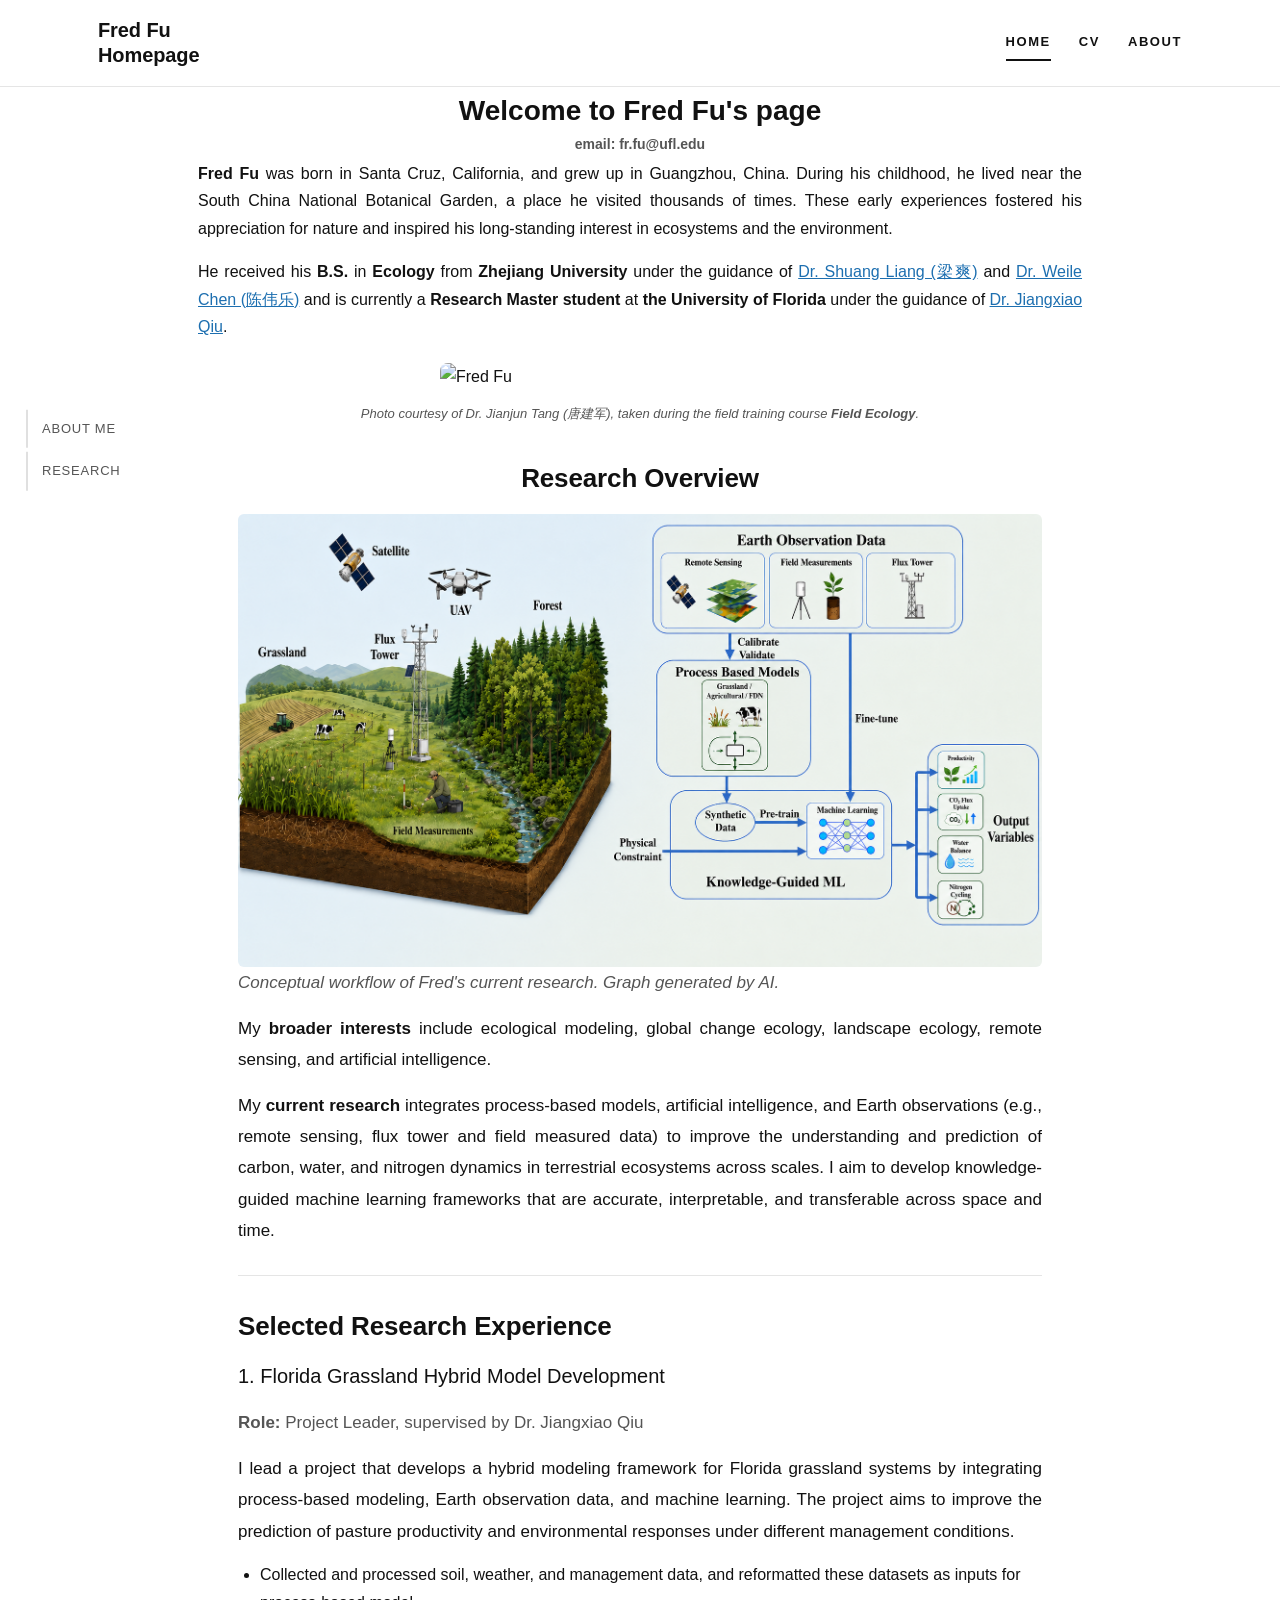
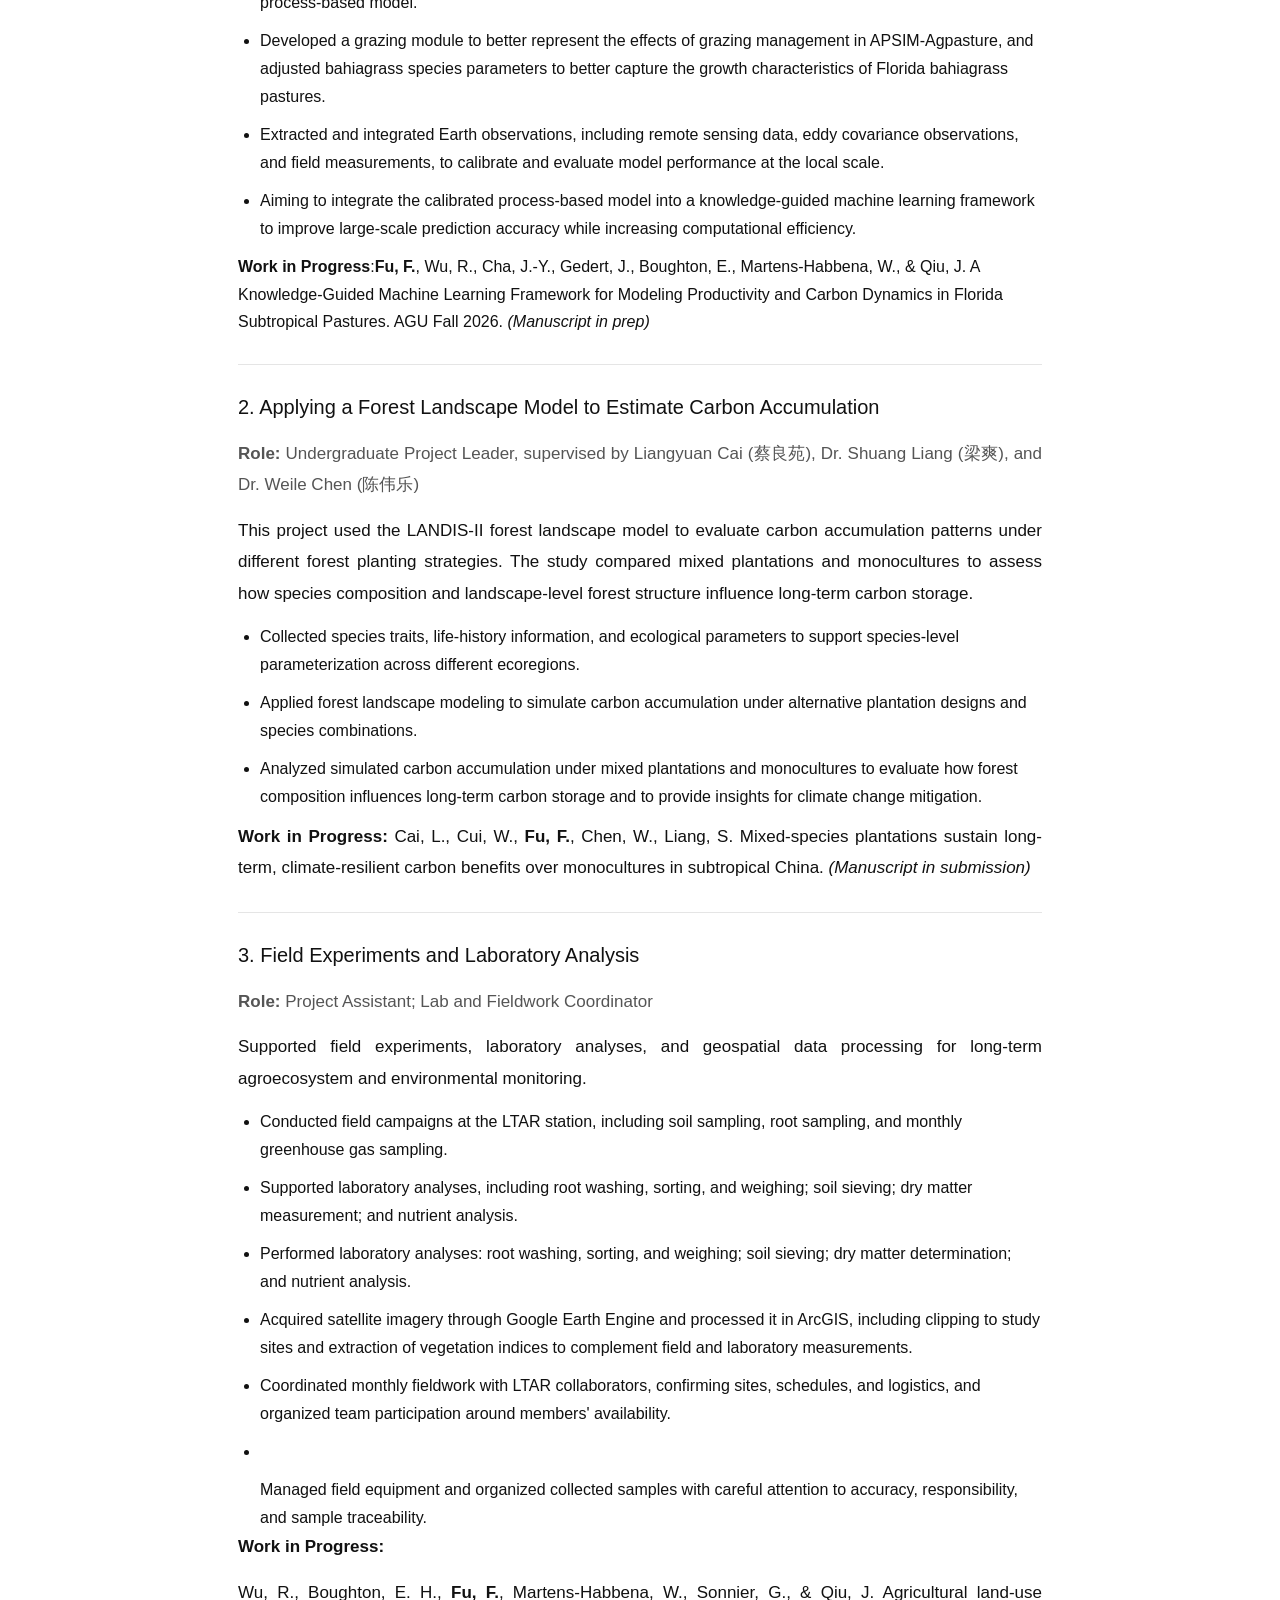
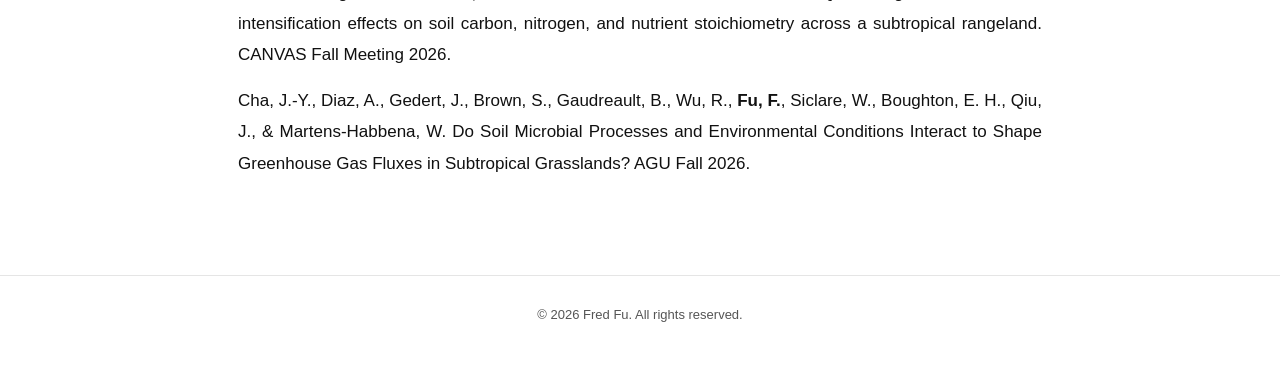
==== index.html @ 6fced784 "Add side navigation links to index.html" ====
<!doctype html>
<html lang="en">
<head>
<meta charset="utf-8" />
<meta name="viewport" content="width=device-width,initial-scale=1" />
<title>Fred Fu — Homepage</title>
<meta name="description" content="Personal research homepage of Fred Fu." />
<link rel="icon" href="data:image/svg+xml,%3Csvg xmlns='http://www.w3.org/2000/svg' viewBox='0 0 64 64'%3E%3Ctext y='52' font-size='52'%3E%F0%9F%8C%BF%3C/text%3E%3C/svg%3E" />
<link rel="stylesheet" href="styles.css" />

<style>
  /* Page-specific adjustments for the combined homepage */
  .home-intro {
    padding-top: 0;
  }

  .home-intro .wrap-narrow {
    padding-top: 0;
  }

  .welcome-heading {
    text-align: center;
    margin-top: 0;
  }

  .research-home-heading {
    text-align: center;
    font-size: 30px;
    font-weight: 700;
    margin: 34px 0 22px;
    color: var(--text);
  }

  .research-anchor-section {
    padding-top: 18px;
  }

  .workflow-hero {
    max-width: 820px;
    margin: 0 auto;
    padding: 0;
  }

  .workflow-banner {
    width: 100%;
    background: #ffffff;
    border-radius: 6px;
    overflow: hidden;
  }

  .workflow-banner img {
    width: 100%;
    height: auto;
    display: block;
  }

  .workflow-caption,
  .homepage-caption {
    margin: 8px 0 0;
    text-align: center;
    font-size: 13px;
    line-height: 1.5;
    color: var(--muted);
    font-style: italic;
  }

  .research-wrap {
    max-width: 900px;
    margin: 0 auto;
    padding: 0 var(--pad);
  }

  .research-wrap h2 {
    font-size: 26px;
  }

  .research-wrap p {
    font-size: 17px;
    line-height: 1.85;
  }

  .research-topic ul {
    margin: 8px 0 0 22px;
    padding: 0;
  }

  .research-topic li {
    margin-bottom: 10px;
    line-height: 1.75;
  }

  .project-role {
    color: var(--muted);
    font-size: 14.5px;
    margin-top: -8px;
    margin-bottom: 18px;
    text-align: left;
  }
</style>
</head>

<body id="top">

<header class="site-header">
  <div class="header-inner">
    <h1 class="site-title"><a href="index.html">Fred Fu<br>Homepage</a></h1>

    <nav class="main-nav" aria-label="Main">
      <a class="active" href="index.html">Home</a>
      <a href="cv.html">CV</a>
      <a href="about.html">About</a>
    </nav>
  </div>
</header>
<nav class="side-nav" aria-label="Sections">
  <a href="#top">About Me</a>
  <a href="#research">Research</a>
</nav>
<main>

  <section class="home-intro">
    <div class="wrap-narrow">
      <h2 class="welcome-heading">Welcome to Fred Fu's page</h2>

      <p class="home-email">
        email: fr.fu@ufl.edu
      </p>
      <p>
        <strong>Fred Fu</strong> was born in Santa Cruz, California, and grew up in Guangzhou, China.
        During his childhood, he lived near the South China National Botanical Garden, a place he visited thousands of times.
        These early experiences fostered his appreciation for nature and inspired his long-standing interest in ecosystems and the environment.
      </p>

    <p>
  He received his <strong>B.S.</strong> in <strong>Ecology</strong> from <strong>Zhejiang University</strong>
  under the guidance of 
  <a href="https://person.zju.edu.cn/en/sliang#0" target="_blank" rel="noopener">Dr. Shuang Liang (梁爽)</a>
  and 
  <a href="https://person.zju.edu.cn/en/chenweile#0" target="_blank" rel="noopener">Dr. Weile Chen (陈伟乐)</a>
  and is currently a <strong>Research Master student</strong> at <strong>the University of Florida</strong>
  under the guidance of 
  <a href="https://jiangxiaoqiu.weebly.com/" target="_blank" rel="noopener">Dr. Jiangxiao Qiu</a>.
</p>

      <div class="homepage-photo">
        <img src="HomeFred.jpg" alt="Fred Fu">
      </div>

      <p class="homepage-caption">
        Photo courtesy of Dr. Jianjun Tang (唐建军), taken during the field training course <strong>Field Ecology</strong>.
      </p>
    </div>
  </section>
<section id="research" class="research-page research-combined">
  <div class="research-wrap">

    <h2 class="research-overview-heading">Research Overview</h2>

    <div class="workflow-hero">
      <div class="workflow-banner">
        <img src="Aug_Workflow.png" alt="Integrated workflow for grassland and forest ecosystem prediction">
      </div>

      <p class="workflow-caption">
        Conceptual workflow of Fred's current research. Graph generated by AI.
      </p>
    <p>
      My <strong>broader interests</strong> include ecological modeling, global change ecology, landscape ecology,
      remote sensing, and artificial intelligence.
    </p>

    <p>
      My <strong>current research</strong> integrates process-based models, artificial intelligence, and Earth observations (e.g., remote sensing, flux tower and field measured data) to improve the understanding and prediction of carbon, water, and nitrogen dynamics in terrestrial ecosystems across scales.
      I aim to develop knowledge-guided machine learning frameworks that are accurate, interpretable, and transferable across space and time.
</p>
    </div>

    <hr>

      <h2>Selected Research Experience</h2>

      <article class="research-topic">
        <h3>1. Florida Grassland Hybrid Model Development</h3>
        <p class="project-role"><strong>Role:</strong> Project Leader, supervised by Dr. Jiangxiao Qiu</p>

        <p>
          I lead a project that develops a hybrid modeling framework for Florida grassland systems by integrating
          process-based modeling, Earth observation data, and machine learning. The project aims to improve the
          prediction of pasture productivity and environmental responses under different management conditions.
        </p>

        <ul>
          <li>
            Collected and processed soil, weather, and management data, and reformatted these datasets as inputs
            for process-based model.
          </li>
          <li>
            Developed a grazing module to better represent the effects of grazing management in APSIM-Agpasture, and adjusted
            bahiagrass species parameters to better capture the growth characteristics of Florida bahiagrass pastures.
          </li>
          <li>
            Extracted and integrated Earth observations, including remote sensing data, eddy covariance observations,
            and field measurements, to calibrate and evaluate model performance at the local scale.
          </li>
          <li>
            Aiming to integrate the calibrated process-based model into a knowledge-guided machine learning framework
            to improve large-scale prediction accuracy while increasing computational efficiency.
          </li>
        </ul>
         <strong>Work in Progress</strong>:<strong>Fu, F.</strong>, Wu, R., Cha, J.-Y., Gedert, J., Boughton, E., Martens-Habbena, W., & Qiu, J. 
        A Knowledge-Guided Machine Learning Framework for Modeling Productivity and Carbon Dynamics in Florida Subtropical Pastures. AGU Fall 2026. <em>(Manuscript in prep)</em>
      </article>

      <hr>

      <article class="research-topic">
        <h3>2. Applying a Forest Landscape Model to Estimate Carbon Accumulation</h3>
        <p class="project-role">
          <strong>Role:</strong> Undergraduate Project Leader, supervised by Liangyuan Cai (蔡良苑), Dr. Shuang Liang (梁爽), and Dr. Weile Chen (陈伟乐)
        </p>

        <p>
          This project used the LANDIS-II forest landscape model to evaluate carbon accumulation patterns under
          different forest planting strategies. The study compared mixed plantations and monocultures to assess how
          species composition and landscape-level forest structure influence long-term carbon storage.
        </p>

        <ul>
          <li>
            Collected species traits, life-history information, and ecological parameters to support species-level
            parameterization across different ecoregions.
          </li>
          <li>
            Applied forest landscape modeling to simulate carbon accumulation under alternative plantation designs
            and species combinations.
          </li>
          <li>
            Analyzed simulated carbon accumulation under mixed plantations and monocultures to evaluate how forest
            composition influences long-term carbon storage and to provide insights for climate change mitigation.
          </li>
        </ul>

        <p>
          <strong>Work in Progress:</strong>
          Cai, L., Cui, W., <strong>Fu, F.</strong>, Chen, W., Liang, S. Mixed-species plantations sustain long-term,
          climate-resilient carbon benefits over monocultures in subtropical China. <em>(Manuscript in submission)</em>
        </p>
      </article>

      <hr>

      <article class="research-topic">
        <h3>3. Field Experiments and Laboratory Analysis</h3>
        <p class="project-role"><strong>Role:</strong> Project Assistant; Lab and Fieldwork Coordinator</p>

        <p>
          Supported field experiments, laboratory analyses, and geospatial data processing for long-term agroecosystem and environmental monitoring.
        </p>

        <ul>
          <li>
            Conducted field campaigns at the LTAR station, including soil sampling, root sampling, and monthly greenhouse gas sampling.
          </li>
          <li>
            Supported laboratory analyses, including root washing, sorting, and weighing; soil sieving; dry matter
            measurement; and nutrient analysis.
          </li>
          <li>
           Performed laboratory analyses: root washing, sorting, and weighing; soil sieving; dry matter determination; and nutrient analysis.
          </li>
          <li>
           Acquired satellite imagery through Google Earth Engine and processed it in ArcGIS,
            including clipping to study sites and extraction of vegetation indices to complement field and laboratory measurements.
          </li>
          <li>
           Coordinated monthly fieldwork with LTAR collaborators, confirming sites, schedules, and logistics,
            and organized team participation around members' availability.
            <li>
           
          </li> 
          Managed field equipment and organized collected samples with careful attention to accuracy,
            responsibility, and sample traceability.
          </li>
        </ul>
        <p>
         
        <strong>Work in Progress:
        <p>
        </strong> Wu, R., Boughton, E. H., <strong>Fu, F.</strong>, Martens-Habbena, W., Sonnier, G., & Qiu, J. 
        Agricultural land-use intensification effects on soil carbon, nitrogen, and nutrient stoichiometry across a subtropical rangeland. 
        CANVAS Fall Meeting 2026.
        </p>
        <p>
        Cha, J.-Y., Diaz, A., Gedert, J., Brown, S., Gaudreault, B., Wu, R., <strong>Fu, F.</strong>, Siclare, W., Boughton, E. H., Qiu, J., & Martens-Habbena, W. 
        Do Soil Microbial Processes and Environmental Conditions Interact to Shape Greenhouse Gas Fluxes in Subtropical Grasslands? AGU Fall 2026. 
        </p>
      </article>

    </div>
  </section>

</main>

<footer>
  © <span id="year"></span> Fred Fu. All rights reserved.
</footer>

<script>
  document.getElementById('year').textContent = new Date().getFullYear();
</script>

</body>
</html>
---- styles.css ----
/* ========================================================
   Shared stylesheet for Fred Fu's research homepage
   Edit colors / fonts / spacing here and ALL pages update.
   ======================================================== */

/* ---------- ROOT VARIABLES ---------- */
:root {
  --max: 1180px;
  --pad: clamp(20px, 4vw, 48px);
  --text: #111;
  --muted: #555;
  --line: #e5e5e5;
  --link: #1d6fb0;
  --link-hover: #0f4f85;
  --bg: #ffffff;
  --soft: #f7f7f5;
  --font: "Open Sans", "Source Sans Pro", "Helvetica Neue", "PingFang SC", "Microsoft YaHei", Arial, sans-serif;
  --serif: Georgia, "Times New Roman", serif;
}

/* ---------- BASE ---------- */
* {
  box-sizing: border-box;
}

html {
  scroll-behavior: smooth;
}

body {
  margin: 0;
  background: var(--bg);
  color: var(--text);
  font-family: var(--font);
  font-size: 16px;
  line-height: 1.72;
  -webkit-font-smoothing: antialiased;
}

.wrap {
  max-width: var(--max);
  margin: 0 auto;
  padding: 0 var(--pad);
}

.wrap-narrow {
  max-width: 980px;
  margin: 0 auto;
  padding: 0 var(--pad);
}

/* ---------- HEADER ---------- */
.site-header {
  border-bottom: 1px solid var(--line);
  background: var(--bg);
  position: sticky;
  top: 0;
  z-index: 20;
}

.header-inner {
  display: flex;
  align-items: center;
  justify-content: space-between;
  gap: 24px;
  padding: 18px var(--pad);
  max-width: var(--max);
  margin: 0 auto;
}

.site-title {
  font-size: 20px;
  line-height: 1.25;
  font-weight: 700;
  letter-spacing: -0.005em;
  margin: 0;
  color: var(--text);
}

.site-title a {
  color: inherit;
  text-decoration: none;
}

.main-nav {
  display: flex;
  gap: 28px;
  flex-wrap: wrap;
  justify-content: flex-end;
}

.main-nav a {
  color: var(--text);
  text-decoration: none;
  font-size: 13px;
  letter-spacing: 0.12em;
  text-transform: uppercase;
  font-weight: 600;
  padding: 6px 0;
  border-bottom: 2px solid transparent;
  transition: border-color 0.2s, color 0.2s;
}

.main-nav a:hover {
  color: var(--link);
}

.main-nav a.active {
  border-bottom-color: var(--text);
}

@media (max-width: 880px) {
  .header-inner {
    flex-direction: column;
    align-items: flex-start;
    gap: 14px;
  }

  .main-nav {
    gap: 18px;
    width: 100%;
    justify-content: flex-start;
  }

  .main-nav a {
    font-size: 12px;
    letter-spacing: 0.1em;
  }
}

/* ---------- PAGE HEADER ---------- */
.page-header {
  padding: 46px 0 20px;
  border-bottom: 1px solid var(--line);
}

.page-header h1 {
  font-size: 34px;
  font-weight: 700;
  margin: 0;
  letter-spacing: -0.01em;
}

.page-header .crumb {
  color: var(--muted);
  font-size: 13px;
  letter-spacing: 0.12em;
  text-transform: uppercase;
  margin-bottom: 8px;
}

/* ---------- BODY / TYPE ---------- */
main section {
  padding: 42px 0;
}

h2.section-title {
  font-size: 28px;
  font-weight: 700;
  margin: 0 0 20px;
  letter-spacing: -0.005em;
  color: var(--text);
}

h3 {
  font-size: 18px;
  font-weight: 700;
  margin: 0 0 8px;
}

p {
  margin: 0 0 16px;
  text-align: justify;
  hyphens: auto;
}

p.lead {
  font-size: 17px;
}

strong {
  font-weight: 700;
}

a {
  color: var(--link);
}

a:hover {
  color: var(--link-hover);
}

/* ---------- HOME INTRO ---------- */
.home-intro {
  padding-top: 0;
  padding-bottom: 8px;
}

.home-intro .wrap-narrow {
  padding-top: 0;
}

.welcome-heading {
  font-size: 28px;
  font-weight: 700;
  margin: 0 0 1px;
  color: var(--text);
  text-align: center;
}

/* Email line directly under homepage title */
.home-email {
  margin: 0 0 6px;
  text-align: center;
  font-size: 14px;
  font-weight: 700;
  line-height: 1.25;
  color: var(--muted);
}

.home-email a {
  color: var(--muted);
  font-weight: 700;
  text-decoration: none;
}

.home-email a:hover {
  color: var(--link-hover);
  text-decoration: underline;
}

.homepage-photo {
  max-width: 400px;
  margin: 22px auto 14px;
}

.homepage-photo img {
  width: 100%;
  height: auto;
  display: block;
  border-radius: 8px;
}

/* ---------- CAPTIONS ---------- */
.workflow-caption,
.homepage-caption {
  margin: 6px 0 0;
  text-align: center;
  font-size: 13px;
  line-height: 1.45;
  color: var(--muted);
  font-style: italic;
}

/* ---------- HOME WORKFLOW / HERO FIGURE ---------- */
.hero {
  padding: 20px 0 0;
  margin-bottom: 0;
}

.hero-image {
  max-width: var(--max);
  margin: 0 auto;
  padding: 0 var(--pad);
}

.hero-image .banner {
  width: 100%;
  aspect-ratio: 16 / 5;
  border-radius: 6px;
  overflow: hidden;
  background:
    radial-gradient(ellipse at 20% 80%, #d9efe2 0%, transparent 55%),
    radial-gradient(ellipse at 80% 30%, #cfe3f3 0%, transparent 55%),
    linear-gradient(180deg, #eaf3ee 0%, #e3edf6 100%);
  display: flex;
  align-items: center;
  justify-content: center;
  position: relative;
}

.hero-image svg {
  width: 100%;
  height: 100%;
  display: block;
}

.hero-caption {
  text-align: center;
  font-size: 13px;
  color: var(--muted);
  margin-top: 6px;
  font-style: italic;
}

.workflow-hero {
  max-width: 810px;
  margin: 16px auto 22px;
  padding: 0;
}

.workflow-banner {
  width: 100%;
  background: #ffffff;
  border-radius: 6px;
  overflow: hidden;
}

.workflow-banner img {
  width: 100%;
  height: auto;
  display: block;
}

/* Gap between a hero block and the following section */
.hero + section {
  padding-top: 18px;
}

/* ---------- COMBINED HOMEPAGE RESEARCH SECTION ---------- */
.research-combined {
  padding-top: 4px;
}

/* For old layout if you still keep a standalone Research heading */
.research-home-heading {
  text-align: center;
  font-size: 30px;
  font-weight: 700;
  margin: 0 0 6px;
  color: var(--text);
}

/* Main Research Overview heading */
.research-overview-heading {
  margin-top: 0;
  margin-bottom: 12px;
  text-align: center;
}

/* ---------- RESEARCH GRID CARDS ---------- */
.research-grid {
  display: grid;
  grid-template-columns: repeat(3, 1fr);
  gap: 22px;
}

.research-card {
  background: var(--soft);
  border: 1px solid var(--line);
  border-radius: 6px;
  overflow: hidden;
  display: flex;
  flex-direction: column;
}

.research-card .thumb {
  aspect-ratio: 4 / 3;
  background: #e6eee9 center / cover no-repeat;
  display: flex;
  align-items: center;
  justify-content: center;
  color: #7aa890;
  font-size: 14px;
  font-style: italic;
}

.research-card .body {
  padding: 18px;
}

.research-card h3 {
  font-size: 16px;
  margin-bottom: 6px;
}

.research-card p {
  font-size: 14.5px;
  line-height: 1.6;
  color: var(--muted);
  margin: 0;
  text-align: left;
}

@media (max-width: 880px) {
  .research-grid {
    grid-template-columns: 1fr 1fr;
  }
}

@media (max-width: 560px) {
  .research-grid {
    grid-template-columns: 1fr;
  }
}

/* ---------- LONG-FORM RESEARCH PAGE ---------- */
.research-banner-section {
  padding: 30px 0 0;
}

.research-banner {
  max-width: 1180px;
  margin: 0 auto;
  padding: 0 var(--pad);
}

.research-banner img {
  width: 100%;
  height: 300px;
  object-fit: cover;
  display: block;
}

.research-page {
  padding-top: 24px;
}

.research-wrap {
  max-width: 860px;
  margin: 0 auto;
  padding: 0 var(--pad);
}

.research-wrap h2 {
  font-size: 22px;
  font-weight: 700;
  margin: 0 0 14px;
  letter-spacing: -0.005em;
}

.research-wrap h3 {
  font-size: 20px;
  font-weight: 500;
  margin: 0 0 16px;
  line-height: 1.45;
}

.research-wrap p {
  font-size: 15px;
  line-height: 1.78;
  margin: 0 0 14px;
  text-align: justify;
}

.research-wrap hr {
  border: 0;
  border-top: 1px solid var(--line);
  margin: 28px 0;
}

.research-topic {
  margin: 0;
}

.research-topic ul {
  margin: 6px 0 0 22px;
  padding: 0;
}

.research-topic li {
  margin-bottom: 8px;
  line-height: 1.68;
}

.project-role {
  color: var(--muted);
  font-size: 14.5px;
  margin-top: -6px;
  margin-bottom: 14px;
  text-align: left;
}
  html { scroll-behavior: smooth; }
  #research, #top { scroll-margin-top: 80px; }

  /* 左侧固定跳转栏 */
  .side-nav {
    position: fixed;
    left: 26px;
    top: 50%;
    transform: translateY(-50%);
    z-index: 50;
    display: flex;
    flex-direction: column;
    gap: 4px;
  }
  .side-nav a {
    display: block;
    padding: 8px 0 8px 14px;
    font-size: 13px;
    letter-spacing: .06em;
    text-transform: uppercase;
    text-decoration: none;
    color: var(--muted);
    border-left: 2px solid rgba(0,0,0,.12);
    transition: color .2s ease, border-color .2s ease;
  }
  .side-nav a:hover,
  .side-nav a.current {
    color: var(--text);
    border-left-color: currentColor;
  }
  @media (max-width: 1180px) { .side-nav { display: none; } }

  /* 窄屏时的替代按钮 */
  .jump-inline { display: none; text-align: center; margin: 26px 0 0; }
  .jump-inline a {
    display: inline-block;
    padding: 9px 20px;
    border: 1px solid rgba(0,0,0,.18);
    border-radius: 999px;
    font-size: 14px;
    text-decoration: none;
    color: var(--text);
  }
  @media (max-width: 1180px) { .jump-inline { display: block; } }
.topic-image {
  margin: 16px 0 18px;
}

.topic-image img {
  width: 100%;
  max-height: 380px;
  object-fit: contain;
  display: block;
}

@media (max-width: 720px) {
  .research-banner img {
    height: 220px;
  }

  .research-wrap {
    max-width: 100%;
  }

  .research-wrap h3 {
    font-size: 18px;
  }

  .research-wrap p {
    font-size: 14.5px;
    text-align: left;
  }
}

/* ---------- NEWS ---------- */
.news-list {
  list-style: none;
  padding: 0;
  margin: 0;
  display: flex;
  flex-direction: column;
  gap: 12px;
}

.news-list li {
  display: grid;
  grid-template-columns: 120px 1fr;
  gap: 18px;
  padding-bottom: 12px;
  border-bottom: 1px dashed var(--line);
}

.news-list li:last-child {
  border-bottom: 0;
}

.news-list time {
  color: var(--muted);
  font-size: 14px;
  font-variant-numeric: tabular-nums;
  padding-top: 2px;
}

.news-list p {
  margin: 0;
  text-align: left;
}

@media (max-width: 560px) {
  .news-list li {
    grid-template-columns: 1fr;
  }
}

/* ---------- PUBLICATIONS ---------- */
.pub-list {
  list-style: none;
  padding: 0;
  margin: 0;
  counter-reset: pub;
}

.pub-list li {
  counter-increment: pub;
  padding: 12px 0 12px 38px;
  position: relative;
  border-bottom: 1px solid var(--line);
}

.pub-list li:last-child {
  border-bottom: 0;
}

.pub-list li::before {
  content: counter(pub) ".";
  position: absolute;
  left: 0;
  top: 12px;
  color: var(--muted);
  font-variant-numeric: tabular-nums;
  font-weight: 600;
}

.pub-list .you {
  font-weight: 700;
  text-decoration: underline;
}

.pub-list .venue {
  font-style: italic;
  color: var(--muted);
}

/* ---------- CV ---------- */
.cv-section {
  padding-top: 30px;
}

.cv-viewer {
  width: 100%;
  height: 900px;
  border: 1px solid var(--line);
  border-radius: 6px;
  overflow: hidden;
  background: #f7f7f7;
  margin-top: 20px;
}

.cv-viewer iframe {
  width: 100%;
  height: 100%;
  border: none;
}

/* ---------- ABOUT ---------- */
.about-block {
  margin-top: 28px;
}

.about-block h3 {
  font-size: 20px;
  margin-bottom: 12px;
}

.about-image {
  max-width: 640px;
  margin: 12px 0 16px;
}

.about-image img {
  width: 100%;
  height: auto;
  display: block;
  border-radius: 8px;
}

.about-image-grid {
  max-width: 620px;
  margin: 12px auto 16px;
  display: grid;
  grid-template-columns: 1fr;
  gap: 16px;
}

.about-image-grid img {
  width: 100%;
  height: auto;
  display: block;
  border-radius: 8px;
}

@media (max-width: 700px) {
  .about-image-grid {
    grid-template-columns: 1fr;
  }

  .about-image-grid img {
    height: auto;
  }
}

/* ---------- CONTACT ---------- */
.contact-grid {
  display: grid;
  grid-template-columns: 1fr 1fr;
  gap: 22px;
}

.contact-card {
  background: var(--soft);
  border: 1px solid var(--line);
  border-radius: 6px;
  padding: 20px;
}

.contact-card p {
  margin: 5px 0;
  text-align: left;
}

@media (max-width: 640px) {
  .contact-grid {
    grid-template-columns: 1fr;
  }
}

/* ---------- FOOTER ---------- */
footer {
  padding: 28px var(--pad) 48px;
  color: var(--muted);
  font-size: 13px;
  text-align: center;
  border-top: 1px solid var(--line);
  margin-top: 40px;
}
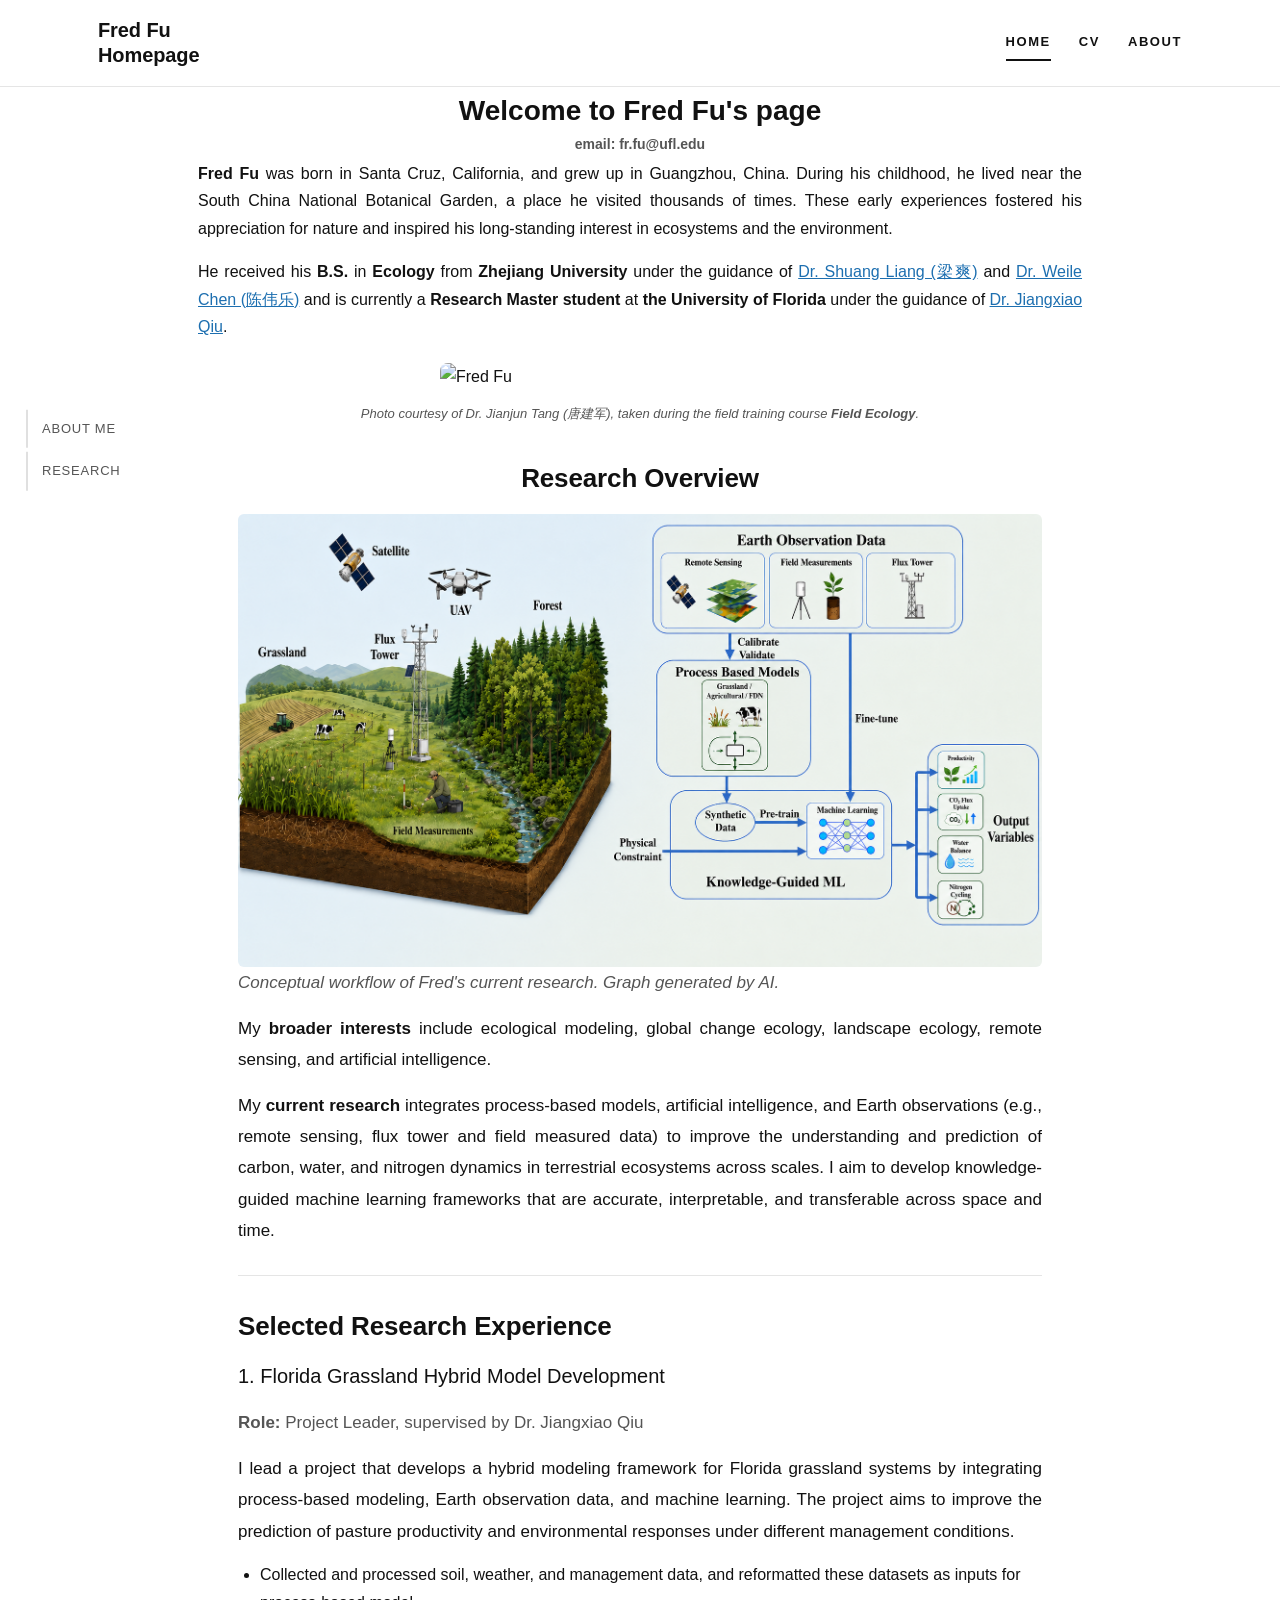
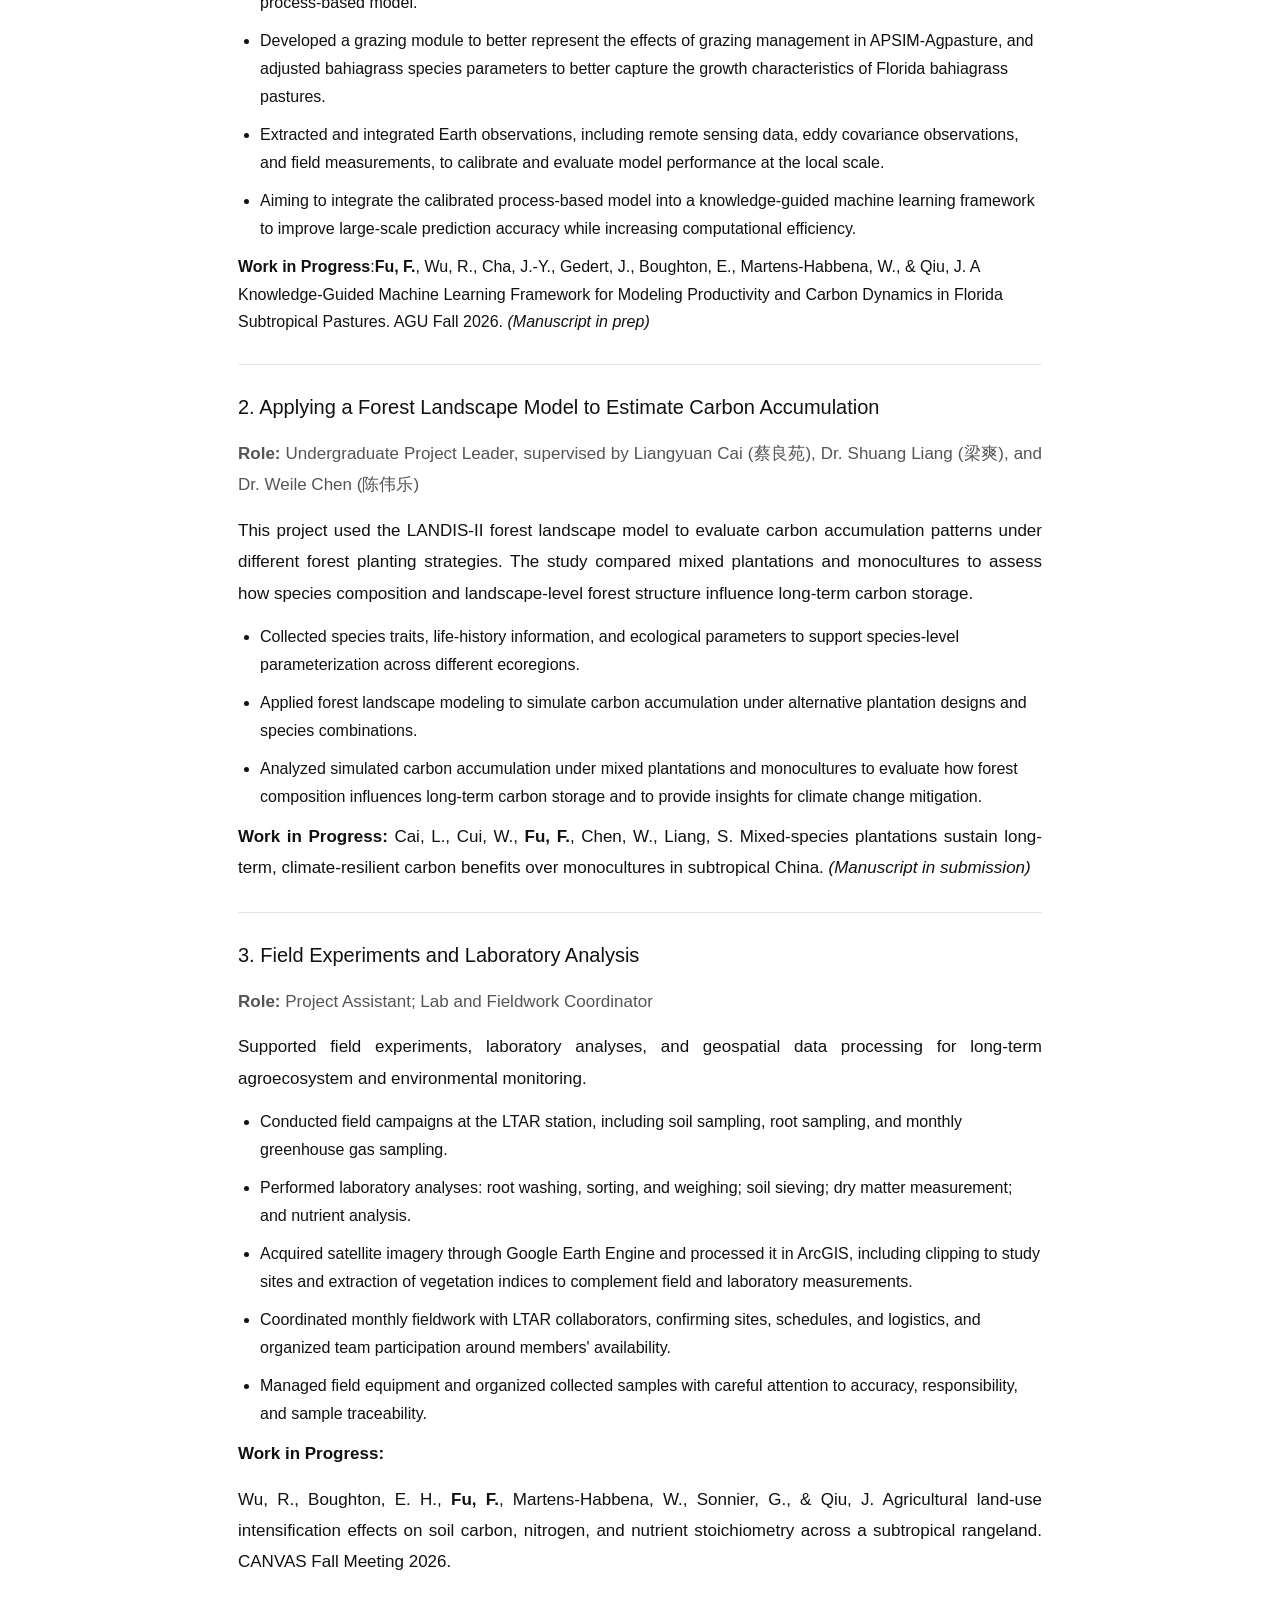
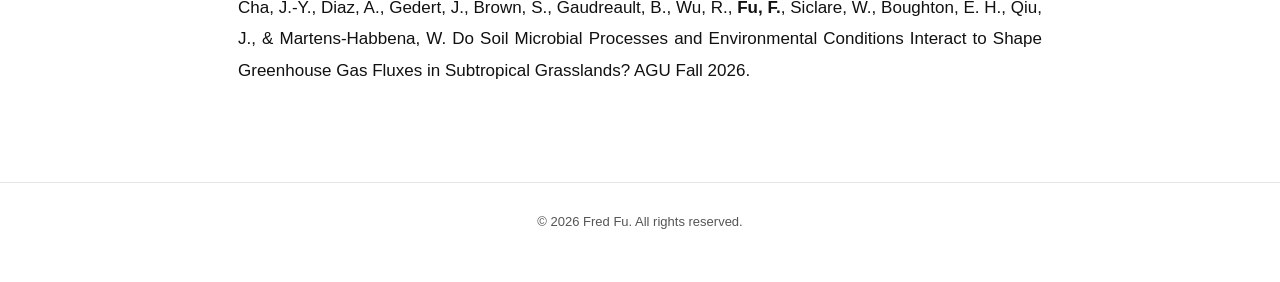
==== commit 882b0d8c: "Refine laboratory analyses descriptions in index.html Updated the description of laboratory analyses" ====
--- a/index.html
+++ b/index.html
@@ -261,12 +261,9 @@
           <li>
             Conducted field campaigns at the LTAR station, including soil sampling, root sampling, and monthly greenhouse gas sampling.
           </li>
-          <li>
-            Supported laboratory analyses, including root washing, sorting, and weighing; soil sieving; dry matter
-            measurement; and nutrient analysis.
-          </li>
-          <li>
-           Performed laboratory analyses: root washing, sorting, and weighing; soil sieving; dry matter determination; and nutrient analysis.
+          
+          <li>
+           Performed laboratory analyses: root washing, sorting, and weighing; soil sieving; dry matter measurement; and nutrient analysis.
           </li>
           <li>
            Acquired satellite imagery through Google Earth Engine and processed it in ArcGIS,
@@ -276,8 +273,7 @@
            Coordinated monthly fieldwork with LTAR collaborators, confirming sites, schedules, and logistics,
             and organized team participation around members' availability.
             <li>
-           
-          </li> 
+          
           Managed field equipment and organized collected samples with careful attention to accuracy,
             responsibility, and sample traceability.
           </li>
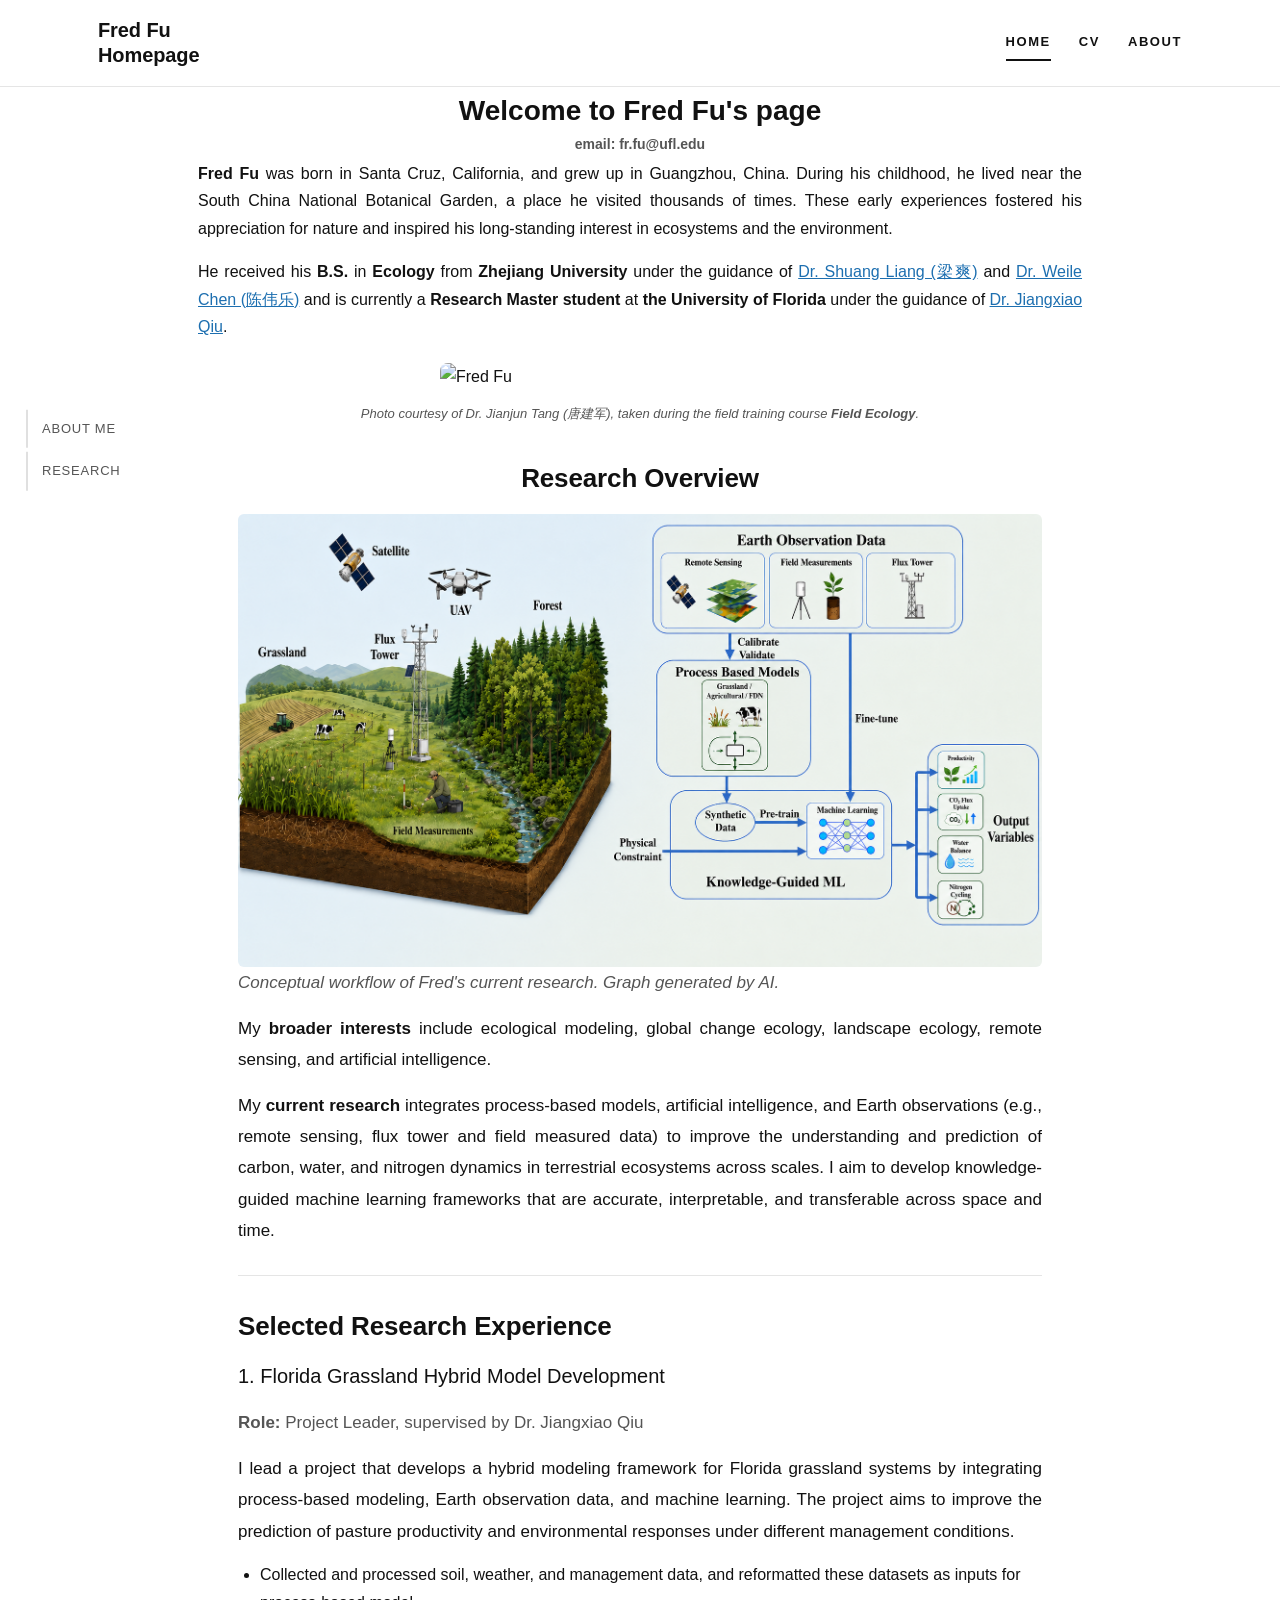
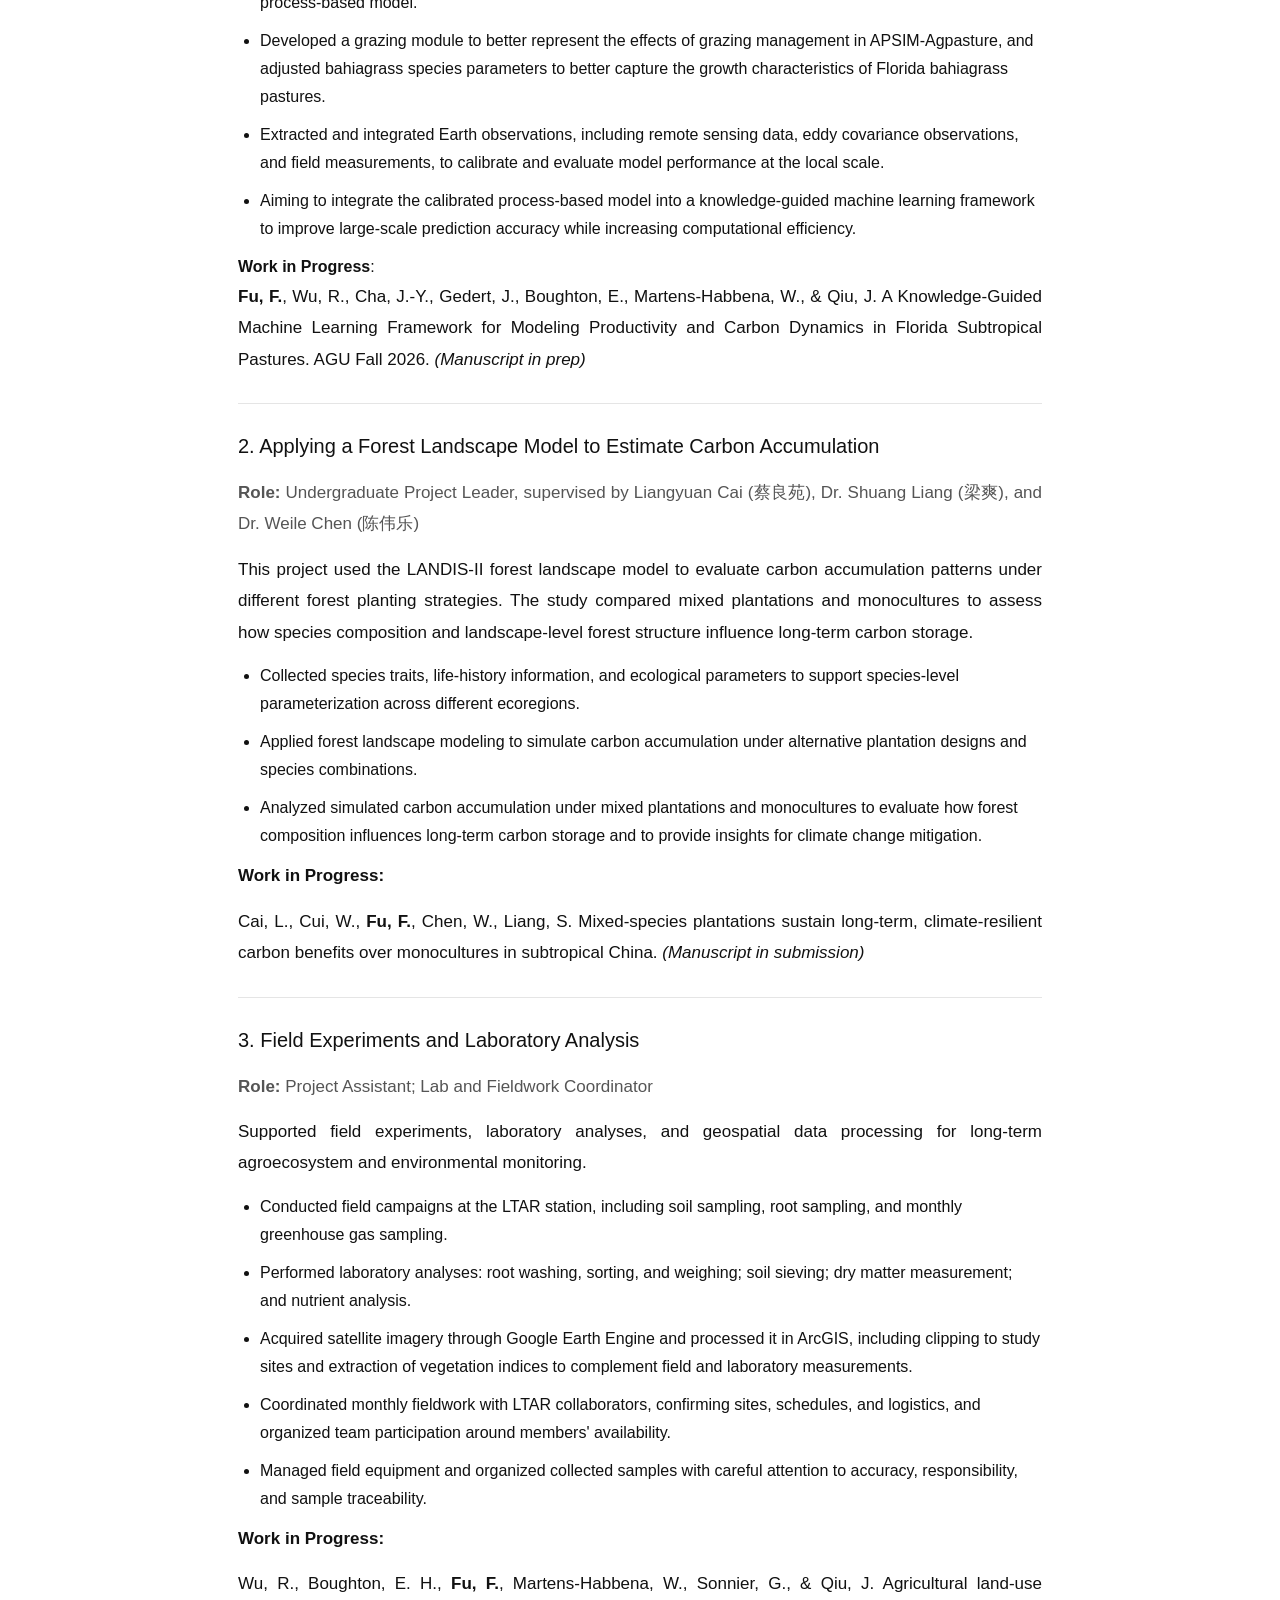
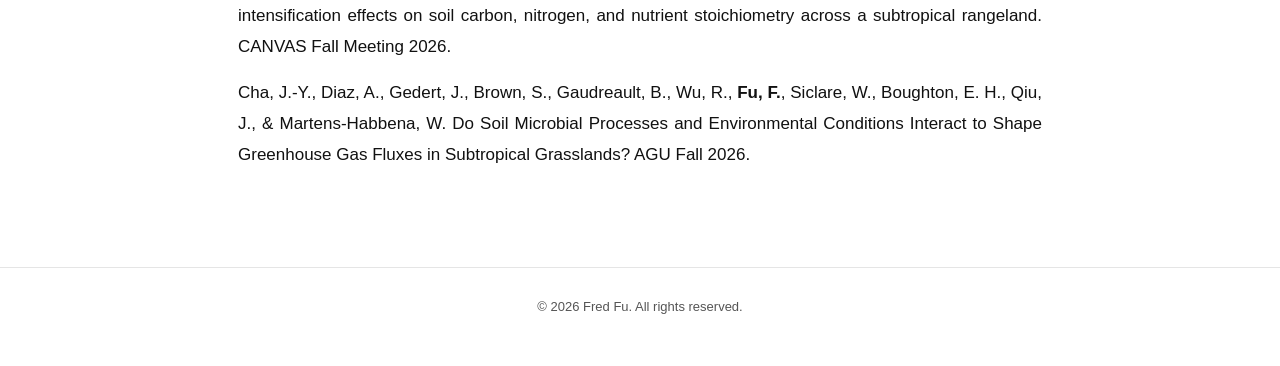
==== commit 47feaec7: "Revise work in progress information in index.html Updated work in progress sections with new manuscr" ====
--- a/index.html
+++ b/index.html
@@ -207,8 +207,10 @@
             to improve large-scale prediction accuracy while increasing computational efficiency.
           </li>
         </ul>
-         <strong>Work in Progress</strong>:<strong>Fu, F.</strong>, Wu, R., Cha, J.-Y., Gedert, J., Boughton, E., Martens-Habbena, W., & Qiu, J. 
+         <strong>Work in Progress</strong>:
+        <p><strong>Fu, F.</strong>, Wu, R., Cha, J.-Y., Gedert, J., Boughton, E., Martens-Habbena, W., & Qiu, J. 
         A Knowledge-Guided Machine Learning Framework for Modeling Productivity and Carbon Dynamics in Florida Subtropical Pastures. AGU Fall 2026. <em>(Manuscript in prep)</em>
+     </p>
       </article>
 
       <hr>
@@ -242,6 +244,8 @@
 
         <p>
           <strong>Work in Progress:</strong>
+           </p>
+        <p>
           Cai, L., Cui, W., <strong>Fu, F.</strong>, Chen, W., Liang, S. Mixed-species plantations sustain long-term,
           climate-resilient carbon benefits over monocultures in subtropical China. <em>(Manuscript in submission)</em>
         </p>
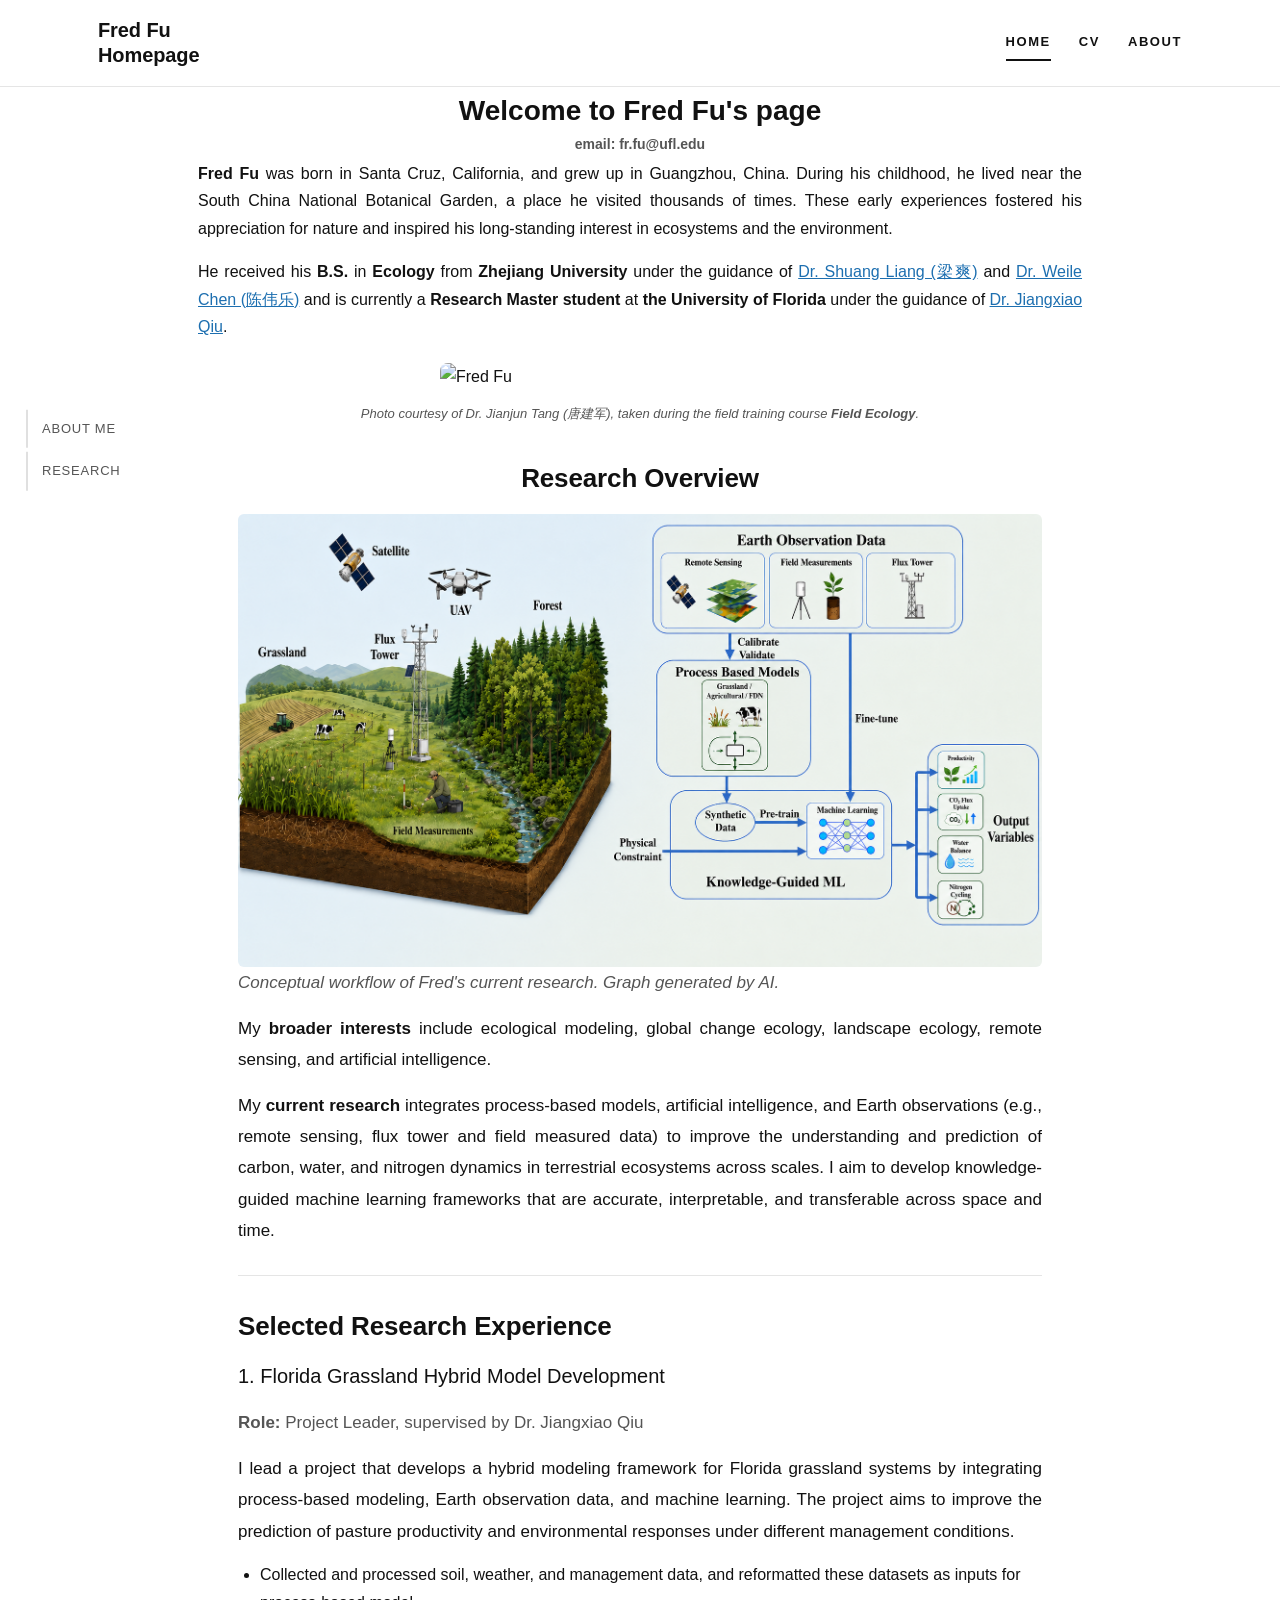
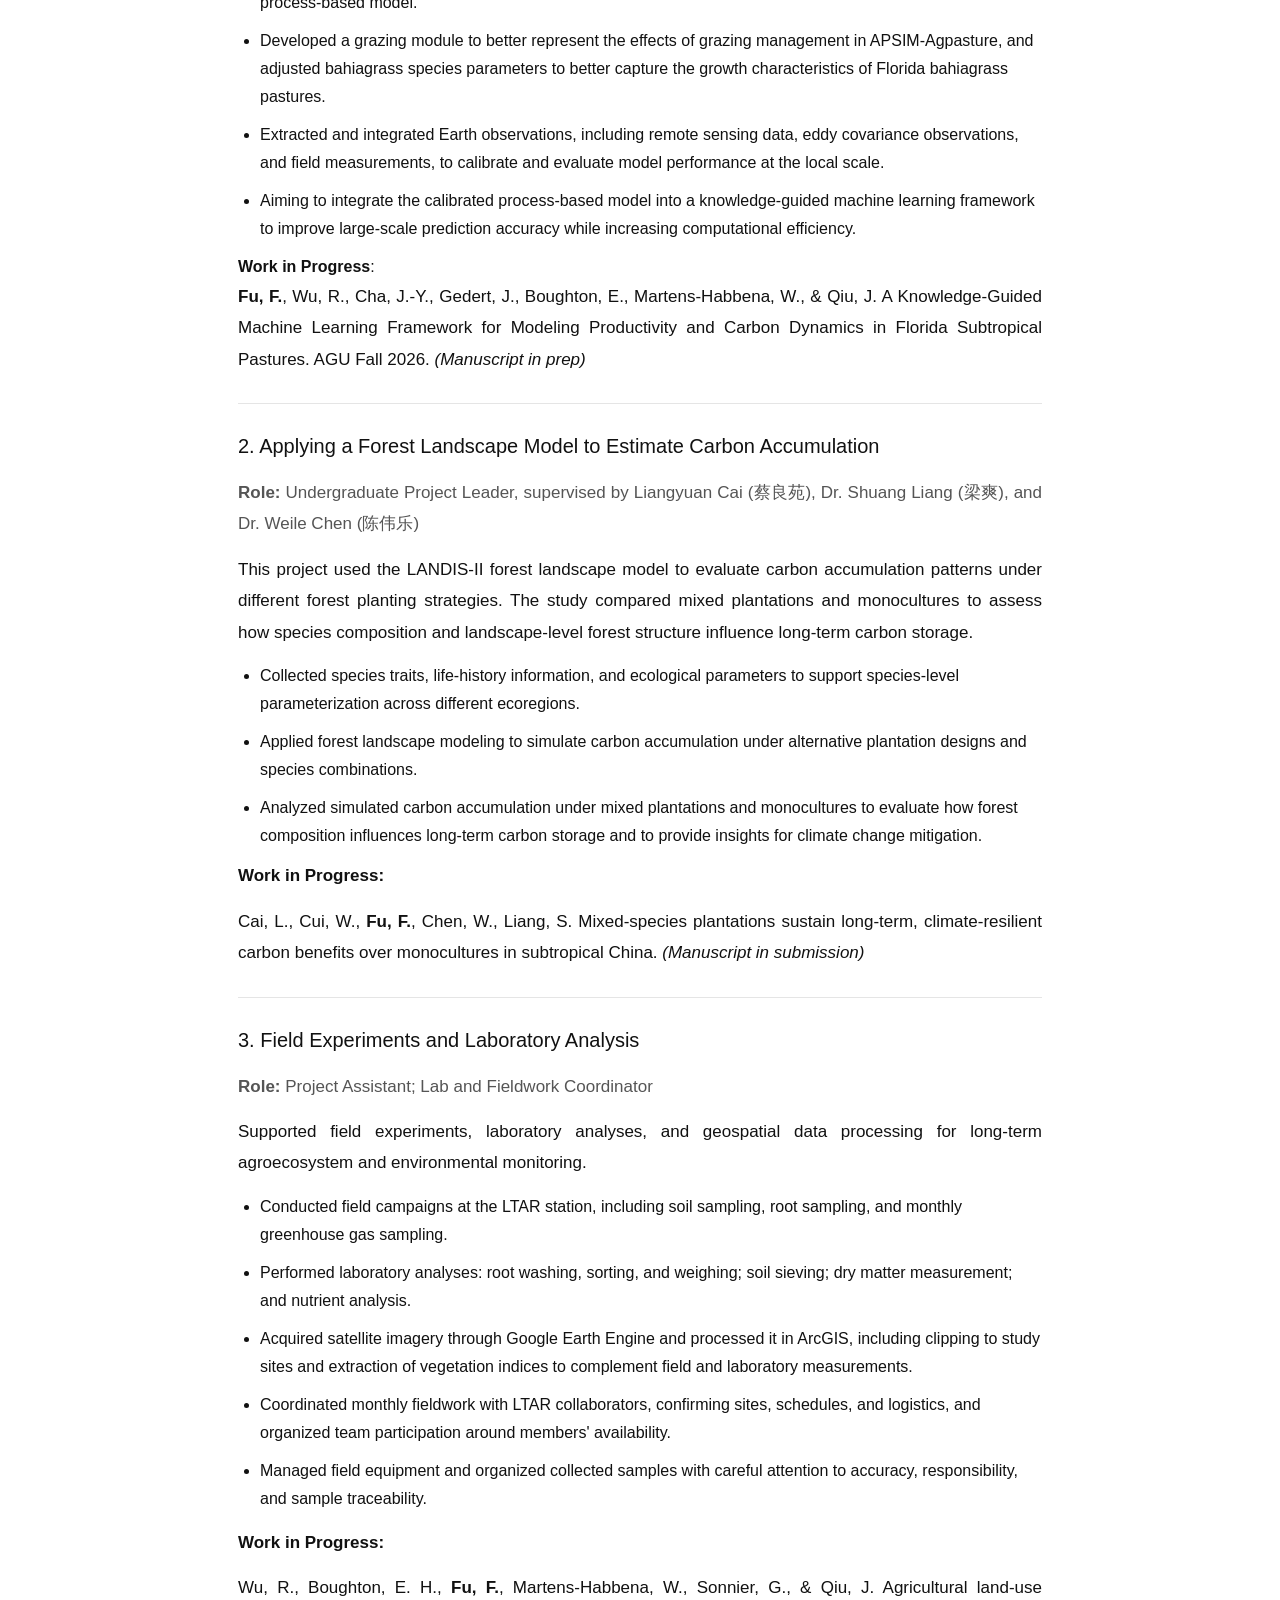
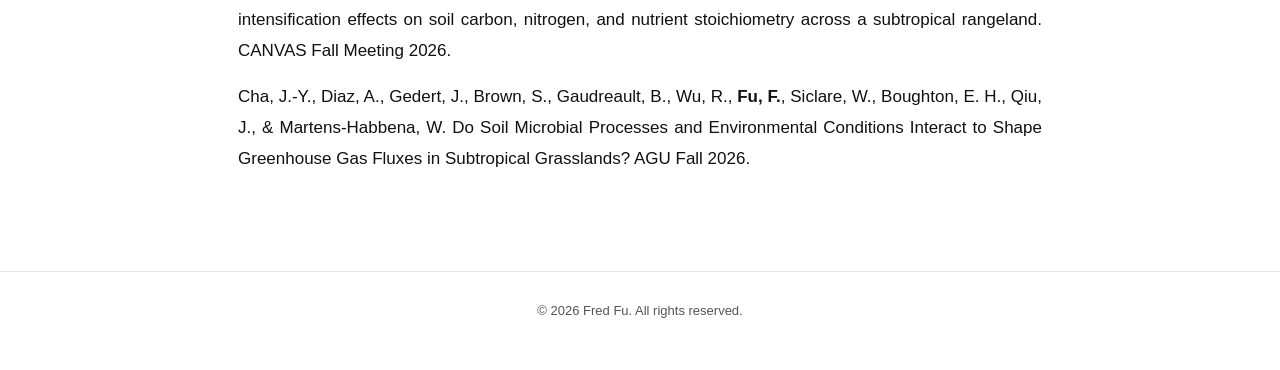
==== commit 55bcde28: "Refactor work in progress section in index.html" ====
--- a/index.html
+++ b/index.html
@@ -241,15 +241,17 @@
             composition influences long-term carbon storage and to provide insights for climate change mitigation.
           </li>
         </ul>
-
-        <p>
-          <strong>Work in Progress:</strong>
-           </p>
-        <p>
-          Cai, L., Cui, W., <strong>Fu, F.</strong>, Chen, W., Liang, S. Mixed-species plantations sustain long-term,
-          climate-resilient carbon benefits over monocultures in subtropical China. <em>(Manuscript in submission)</em>
-        </p>
-      </article>
+<div class="work-progress">
+  <p class="work-progress-title">
+    <strong>Work in Progress:</strong>
+  </p>
+
+  <p>
+     Cai, L., Cui, W., <strong>Fu, F.</strong>, Chen, W., Liang, S. Mixed-species plantations sustain long-term,
+          climate-resilient carbon benefits over monocultures in subtropical China. 
+    <em>(Manuscript in submission)</em>
+  </p>
+</div>
 
       <hr>
 
@@ -284,19 +286,26 @@
         </ul>
         <p>
          
-        <strong>Work in Progress:
-        <p>
-        </strong> Wu, R., Boughton, E. H., <strong>Fu, F.</strong>, Martens-Habbena, W., Sonnier, G., & Qiu, J. 
-        Agricultural land-use intensification effects on soil carbon, nitrogen, and nutrient stoichiometry across a subtropical rangeland. 
-        CANVAS Fall Meeting 2026.
-        </p>
-        <p>
-        Cha, J.-Y., Diaz, A., Gedert, J., Brown, S., Gaudreault, B., Wu, R., <strong>Fu, F.</strong>, Siclare, W., Boughton, E. H., Qiu, J., & Martens-Habbena, W. 
-        Do Soil Microbial Processes and Environmental Conditions Interact to Shape Greenhouse Gas Fluxes in Subtropical Grasslands? AGU Fall 2026. 
-        </p>
-      </article>
-
-    </div>
+       <div class="work-progress">
+  <p class="work-progress-title">
+    <strong>Work in Progress:</strong>
+  </p>
+
+  <p>
+    Wu, R., Boughton, E. H., <strong>Fu, F.</strong>, Martens-Habbena, W.,
+    Sonnier, G., & Qiu, J. Agricultural land-use intensification effects on
+    soil carbon, nitrogen, and nutrient stoichiometry across a subtropical
+    rangeland. CANVAS Fall Meeting 2026.
+  </p>
+
+  <p>
+    Cha, J.-Y., Diaz, A., Gedert, J., Brown, S., Gaudreault, B., Wu, R.,
+    <strong>Fu, F.</strong>, Siclare, W., Boughton, E. H., Qiu, J., &
+    Martens-Habbena, W. Do Soil Microbial Processes and Environmental
+    Conditions Interact to Shape Greenhouse Gas Fluxes in Subtropical
+    Grasslands? AGU Fall 2026.
+  </p>
+</div>
   </section>
 
 </main>
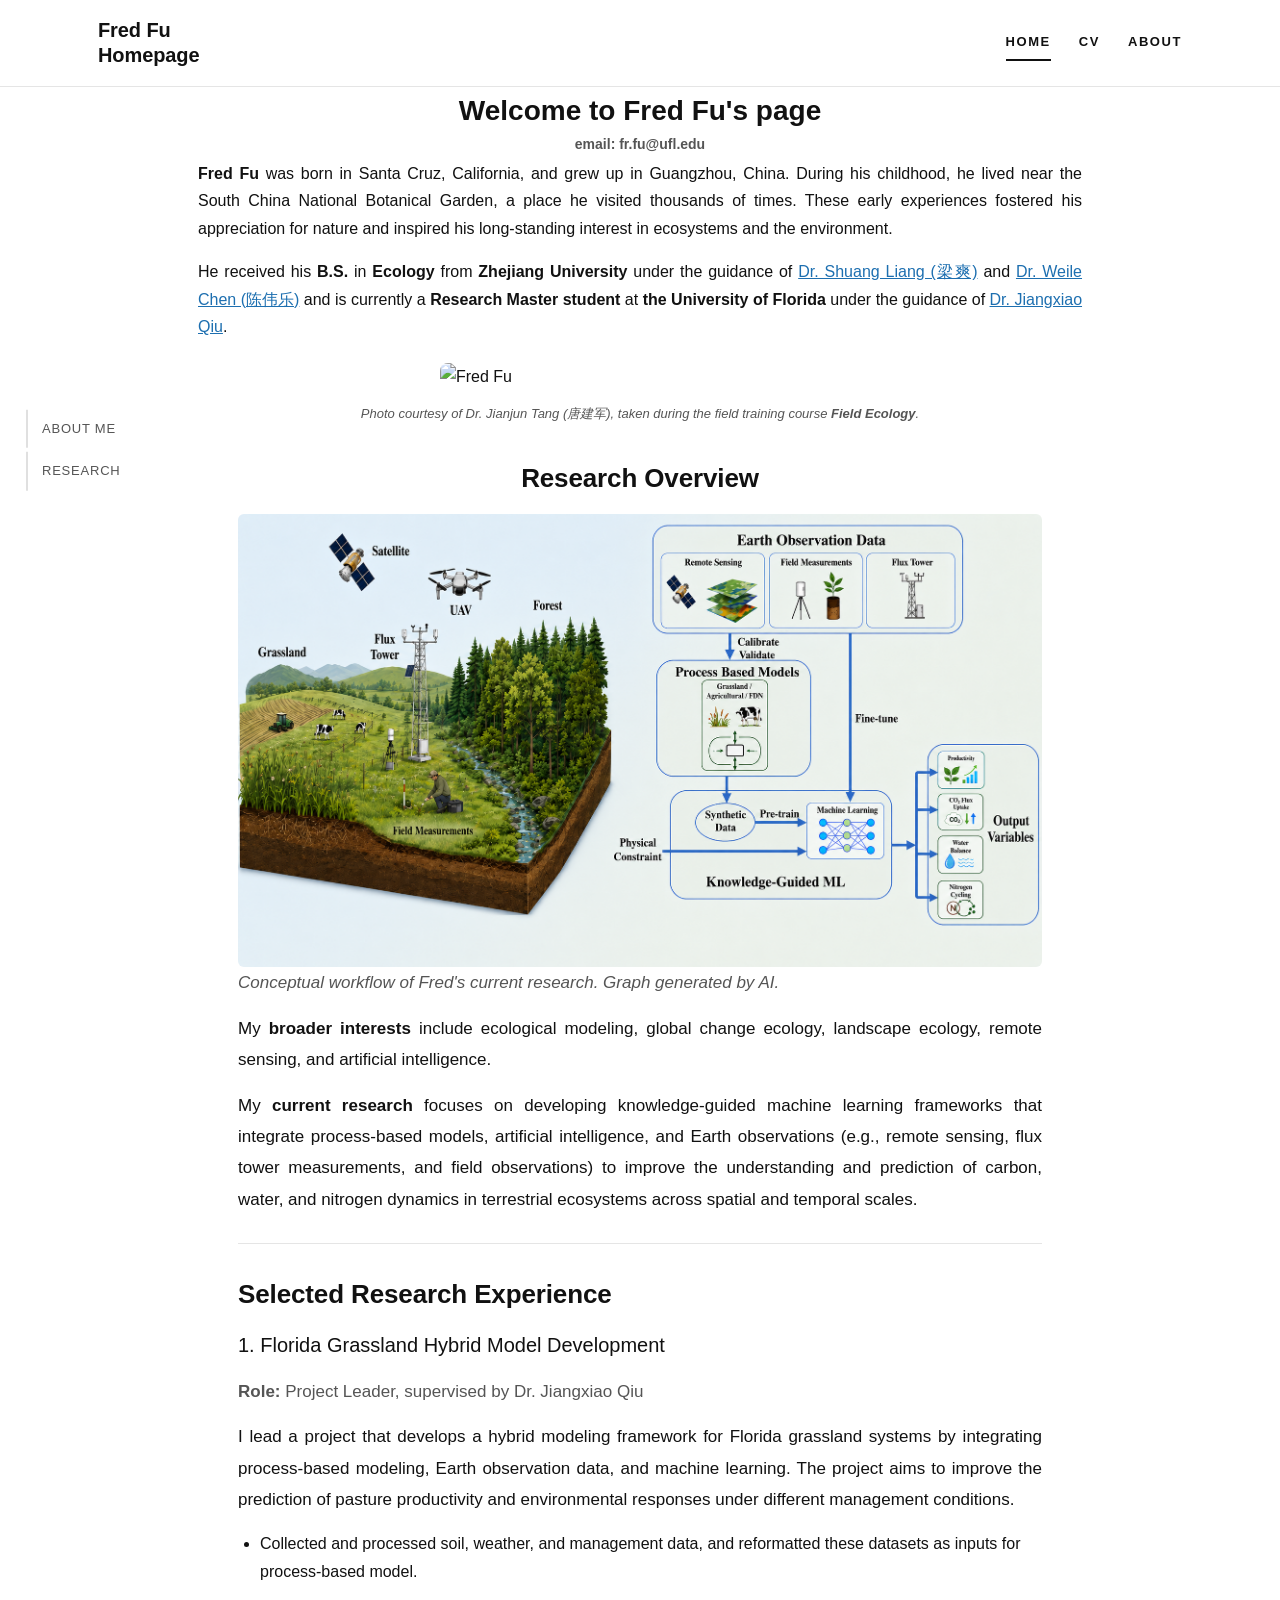
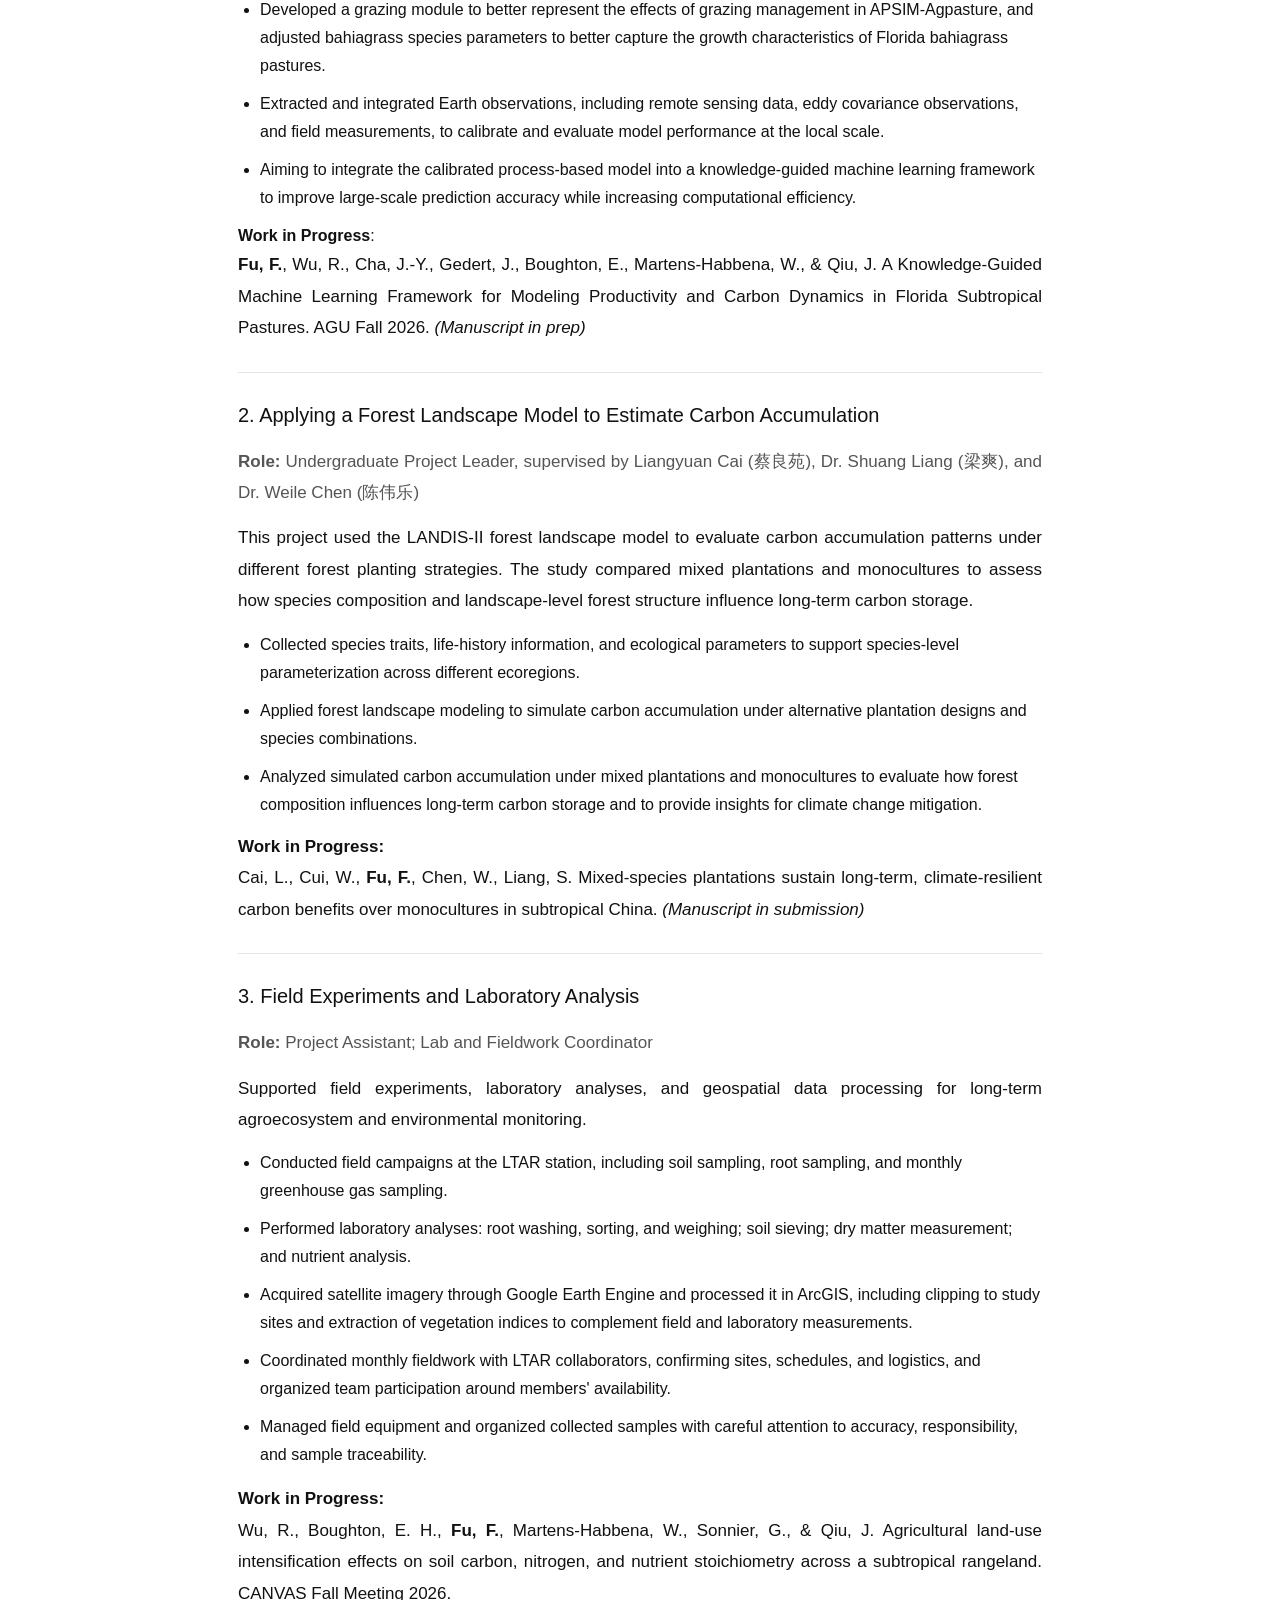
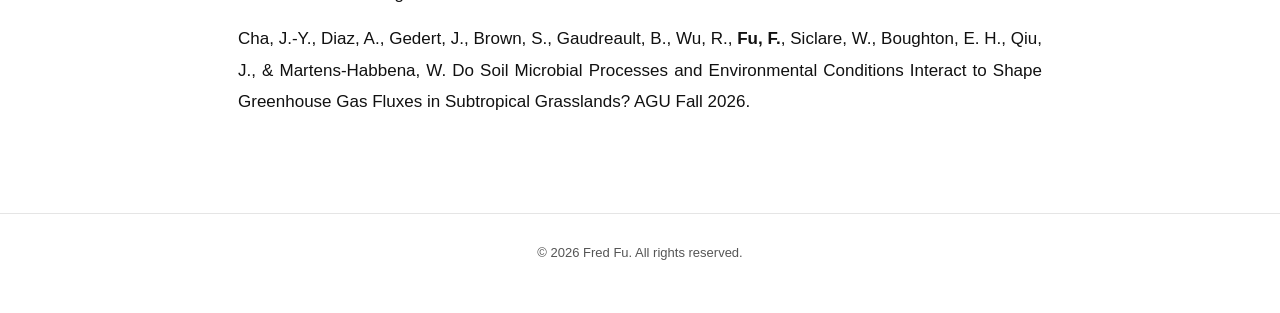
==== commit 6de41699: "Revise current research paragraph in index.html Updated the description of current research to empha" ====
--- a/index.html
+++ b/index.html
@@ -169,10 +169,10 @@
       remote sensing, and artificial intelligence.
     </p>
 
-    <p>
-      My <strong>current research</strong> integrates process-based models, artificial intelligence, and Earth observations (e.g., remote sensing, flux tower and field measured data) to improve the understanding and prediction of carbon, water, and nitrogen dynamics in terrestrial ecosystems across scales.
-      I aim to develop knowledge-guided machine learning frameworks that are accurate, interpretable, and transferable across space and time.
-</p>
+    <p>     
+My <strong>current research</strong> focuses on developing knowledge-guided machine learning frameworks that integrate process-based models, artificial intelligence, and Earth observations 
+      (e.g., remote sensing, flux tower measurements, and field observations) to improve the understanding and prediction of carbon, water, and nitrogen dynamics in terrestrial ecosystems across spatial and temporal scales.
+    </p>
     </div>
 
     <hr>
--- a/styles.css
+++ b/styles.css
@@ -725,3 +725,14 @@
   border-top: 1px solid var(--line);
   margin-top: 40px;
 }
+.work-progress {
+  margin-top: 12px;
+}
+
+.research-wrap .work-progress-title {
+  margin: 0;
+}
+
+.work-progress-title + p {
+  margin-top: 0;
+}
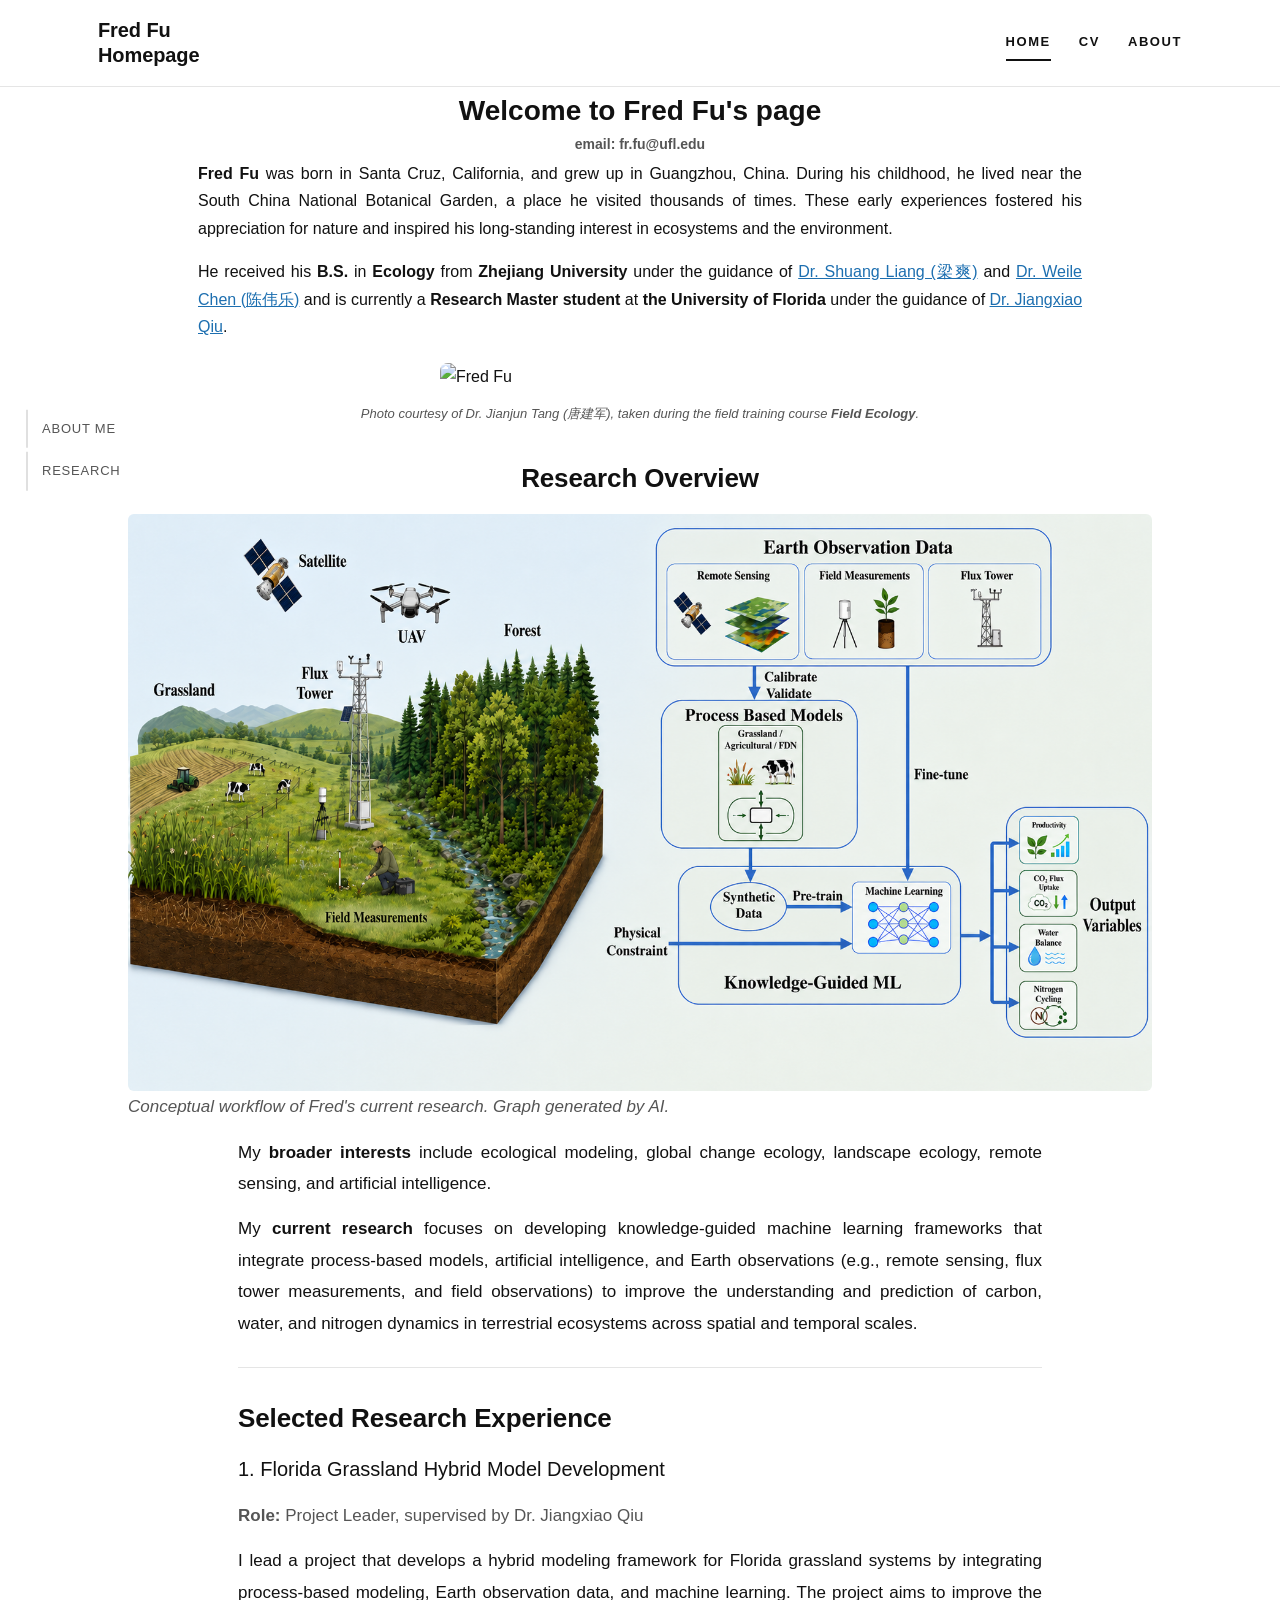
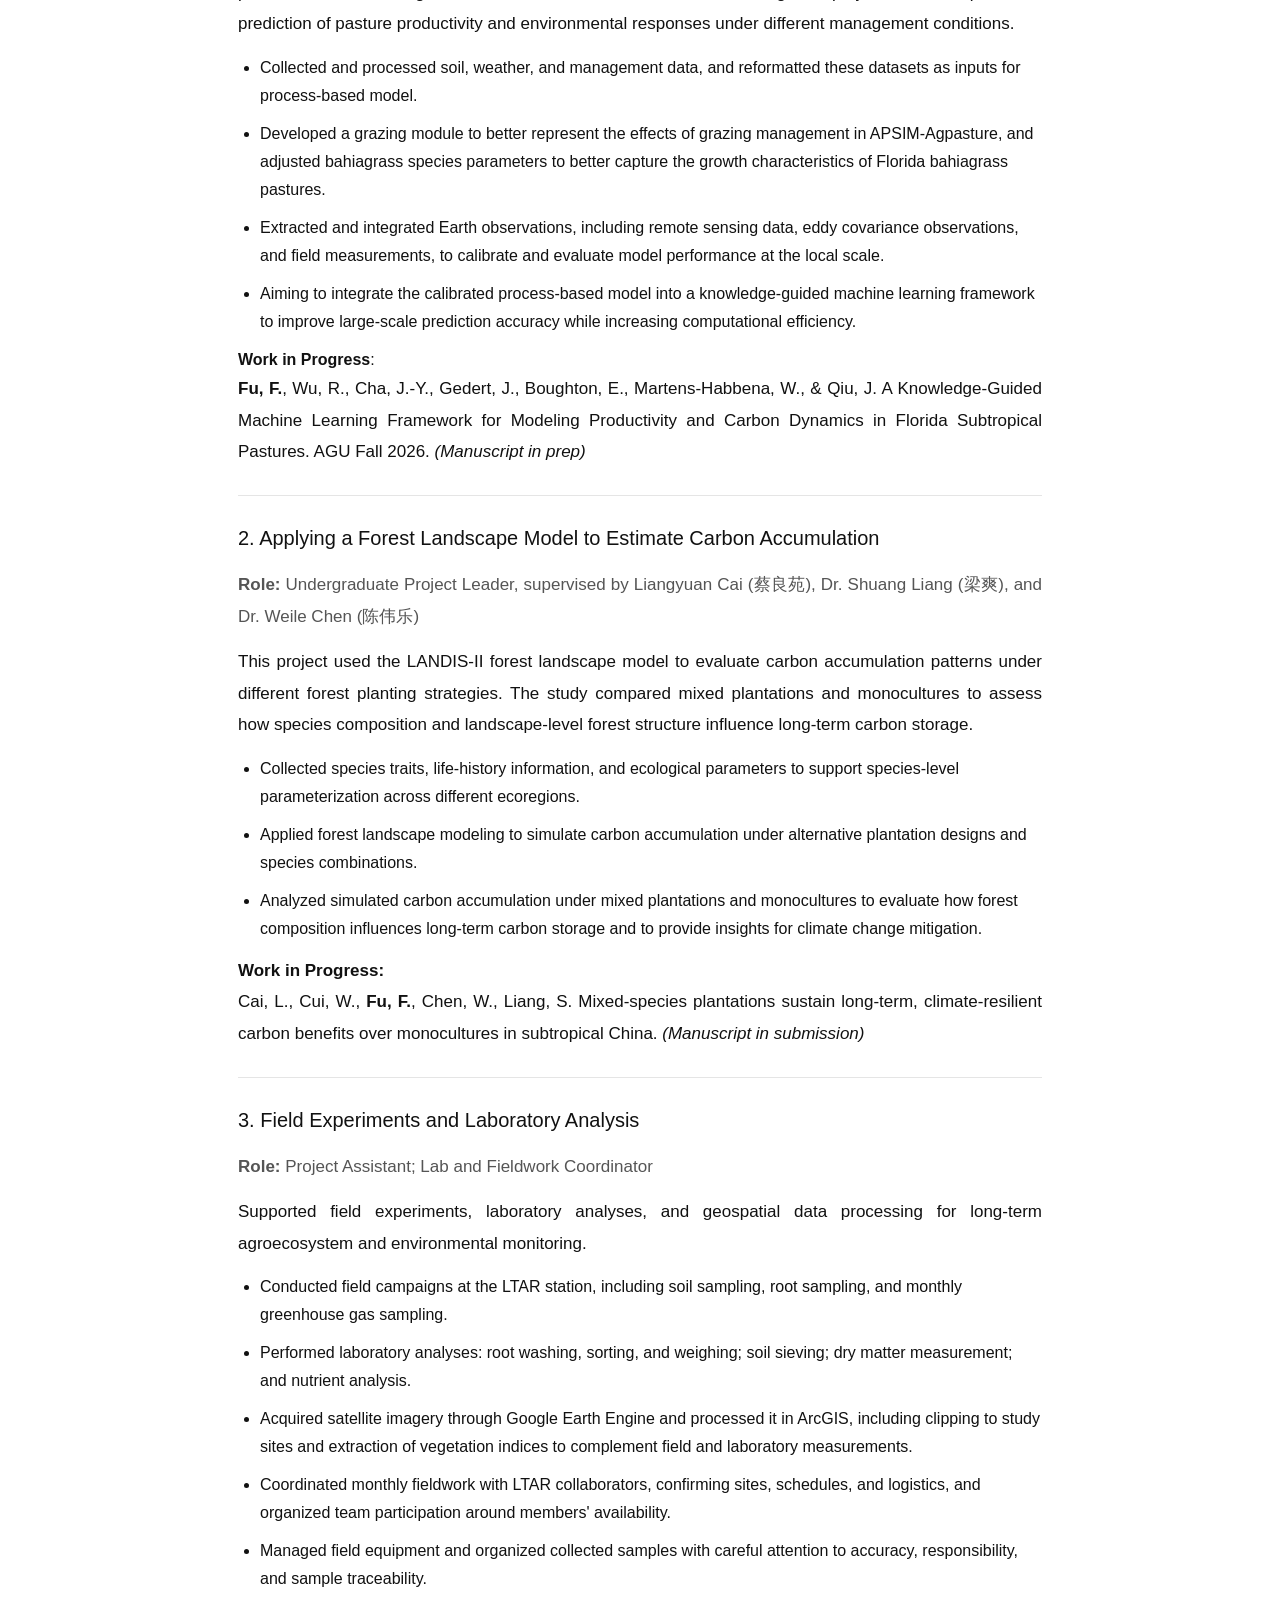
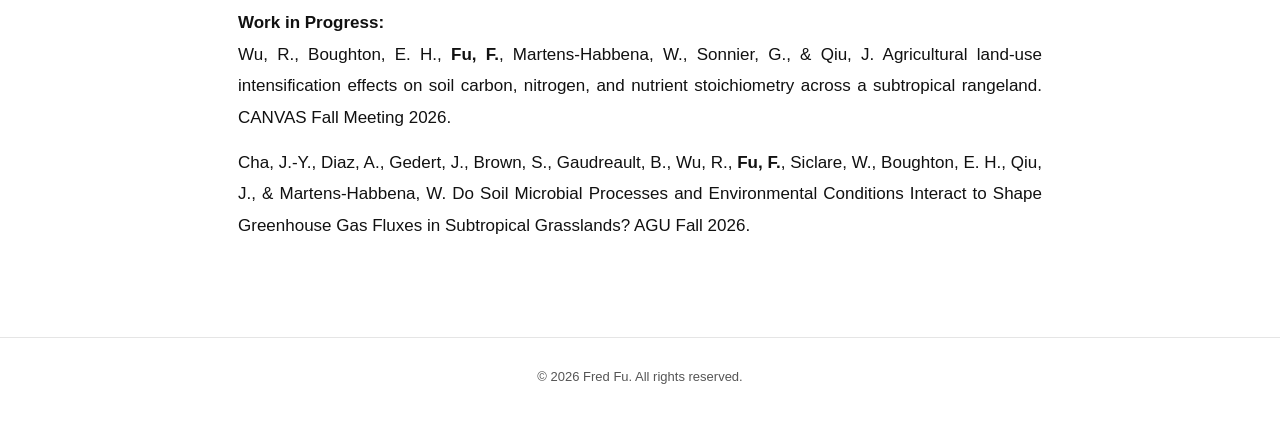
==== commit fb225365: "Enhance layout for wide screens in index.html Added responsive styles for wide screens to the workfl" ====
--- a/index.html
+++ b/index.html
@@ -40,7 +40,15 @@
     margin: 0 auto;
     padding: 0;
   }
-
+/* 宽屏时让图比正文栏两侧各宽 110px */
+  @media (min-width: 1100px) {
+    .workflow-hero {
+      max-width: none;
+      width: calc(100% + 220px);
+      margin-left: -110px;
+      margin-right: -110px;
+    }
+  }
   .workflow-banner {
     width: 100%;
     background: #ffffff;
@@ -164,6 +172,7 @@
       <p class="workflow-caption">
         Conceptual workflow of Fred's current research. Graph generated by AI.
       </p>
+      </div>
     <p>
       My <strong>broader interests</strong> include ecological modeling, global change ecology, landscape ecology,
       remote sensing, and artificial intelligence.
@@ -173,7 +182,7 @@
 My <strong>current research</strong> focuses on developing knowledge-guided machine learning frameworks that integrate process-based models, artificial intelligence, and Earth observations 
       (e.g., remote sensing, flux tower measurements, and field observations) to improve the understanding and prediction of carbon, water, and nitrogen dynamics in terrestrial ecosystems across spatial and temporal scales.
     </p>
-    </div>
+  
 
     <hr>
 
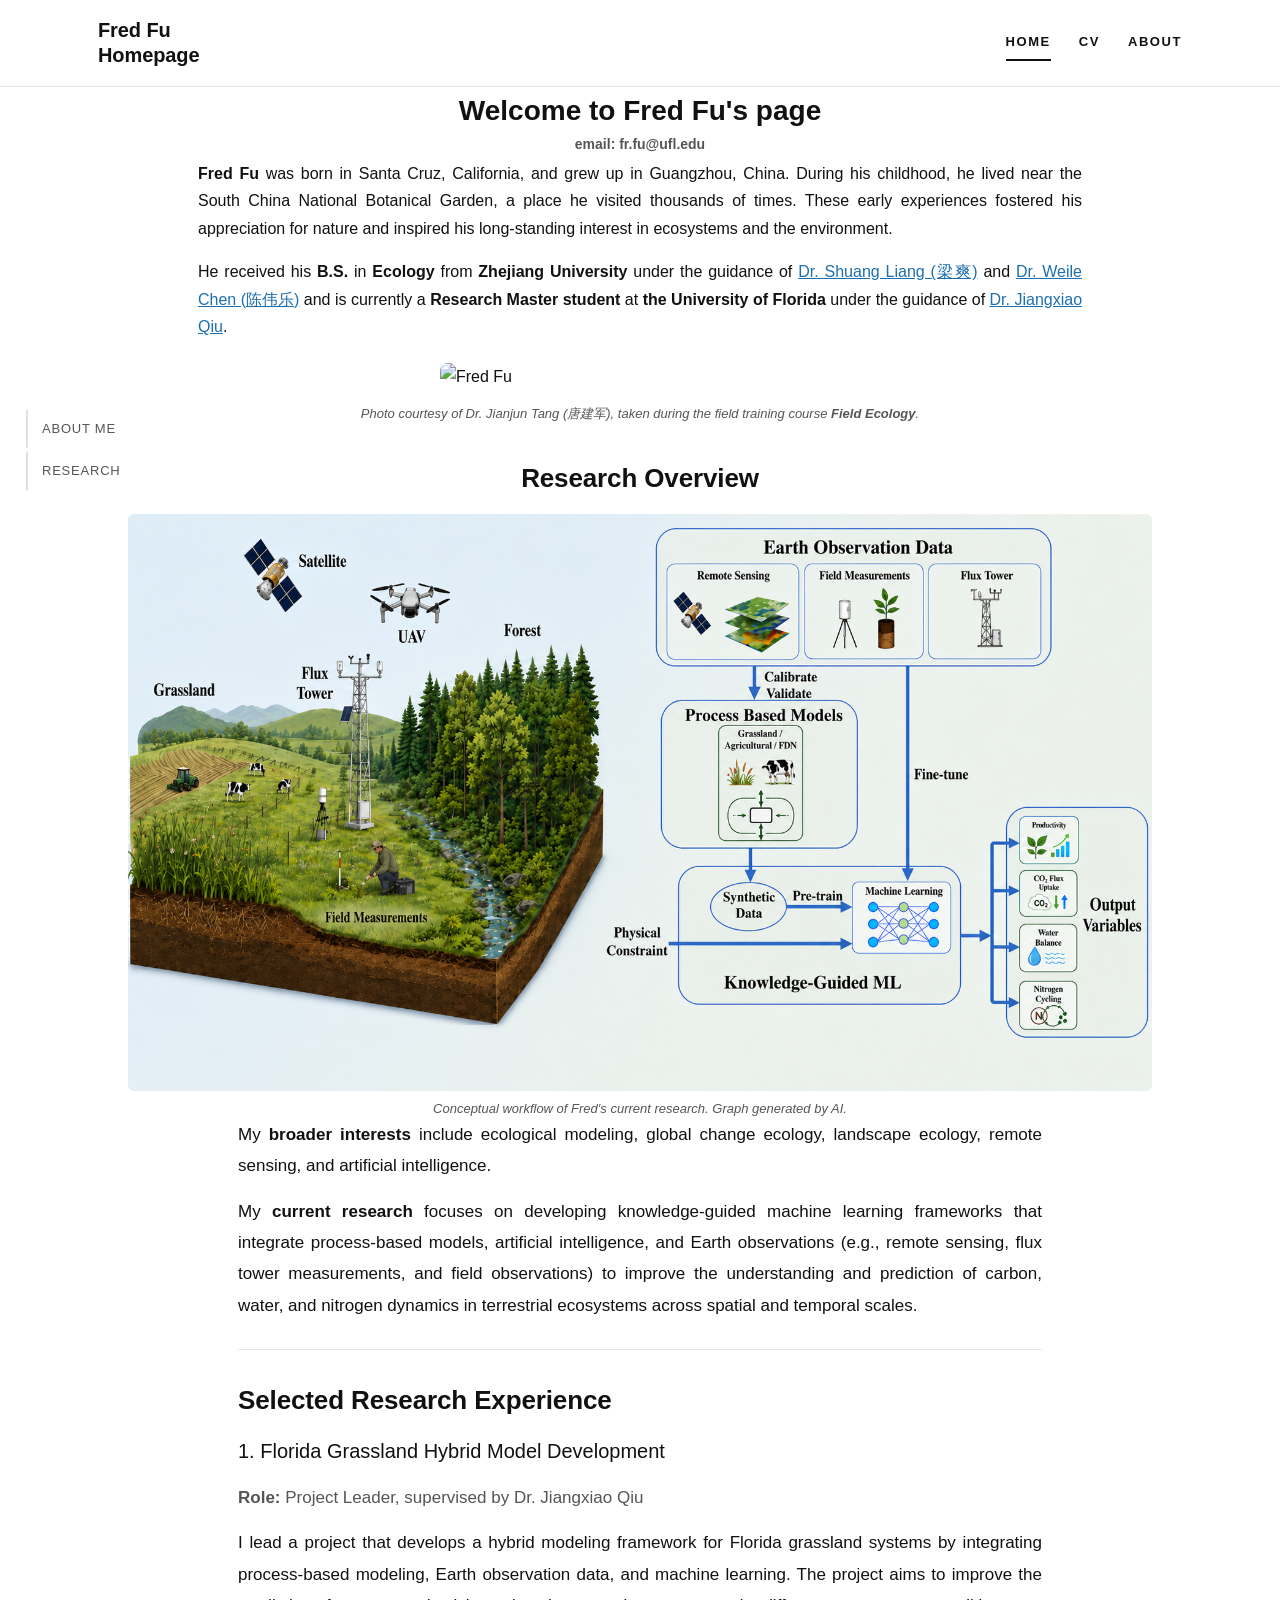
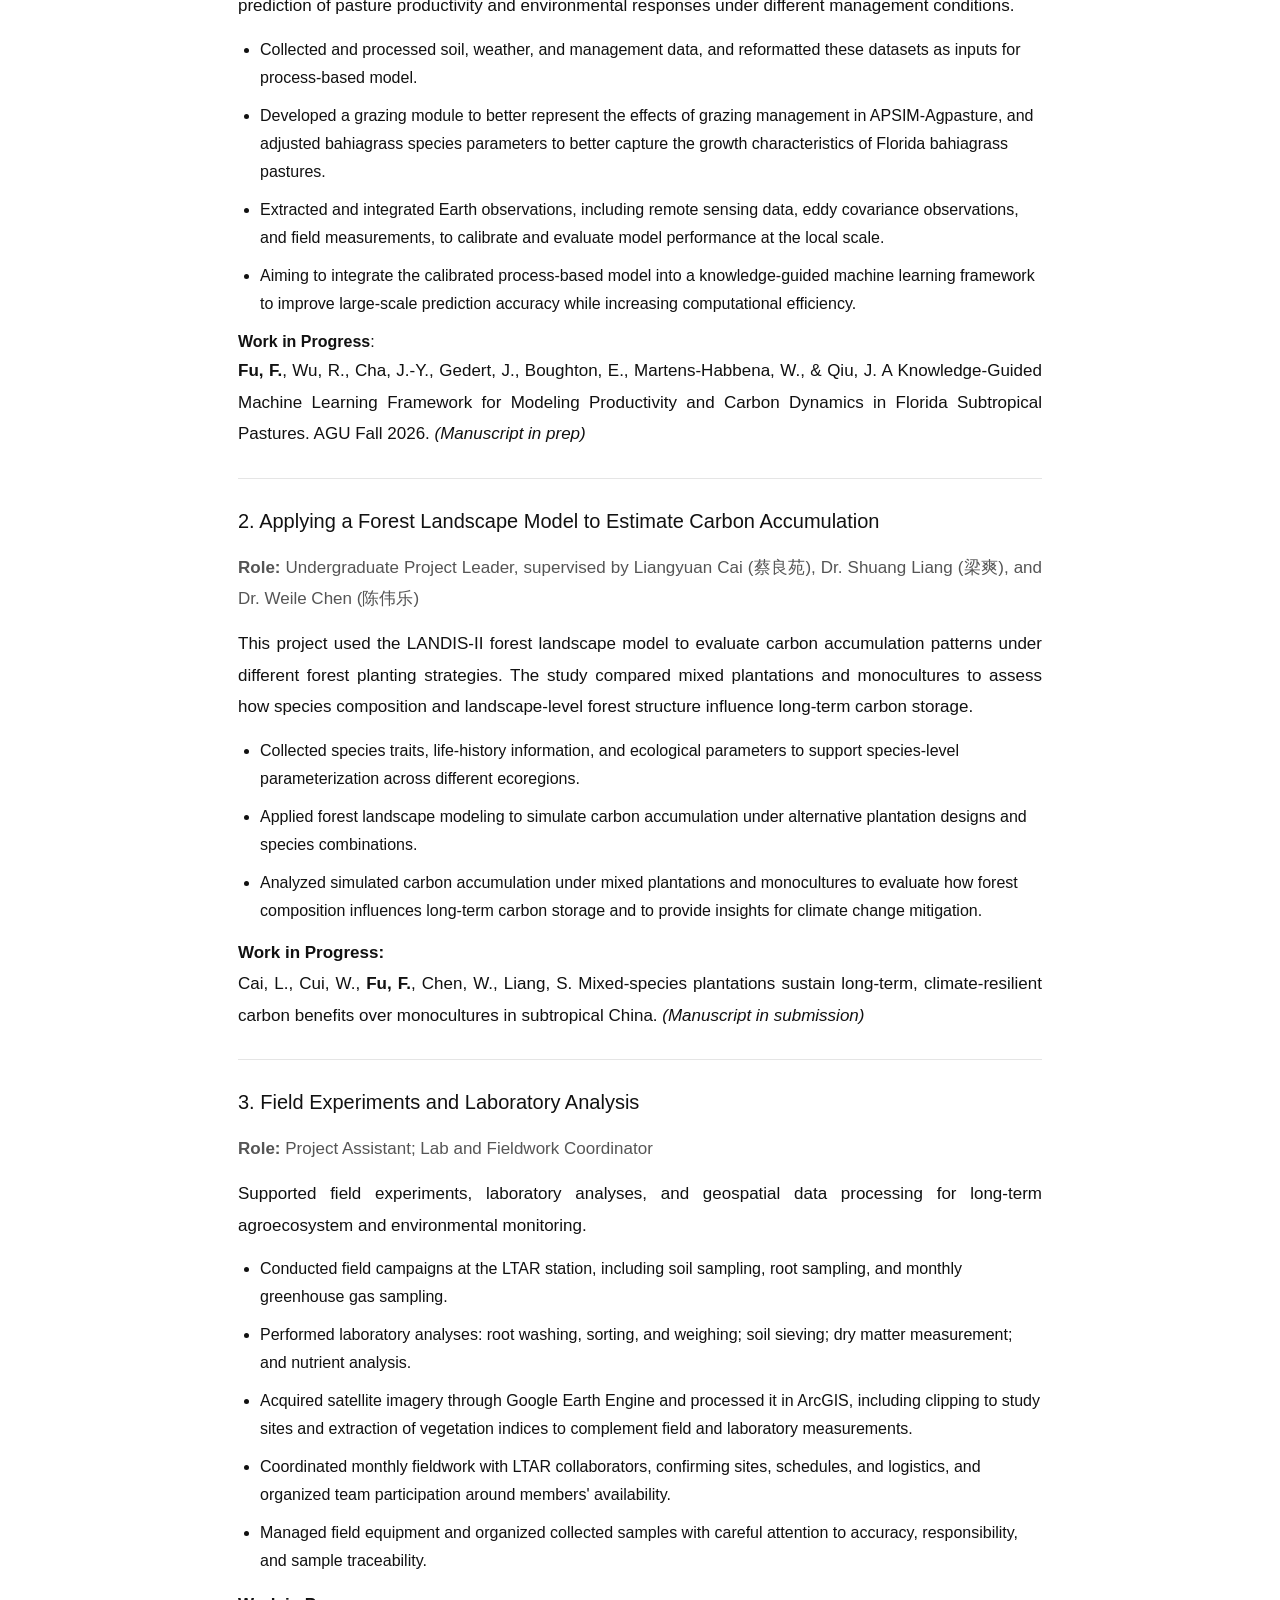
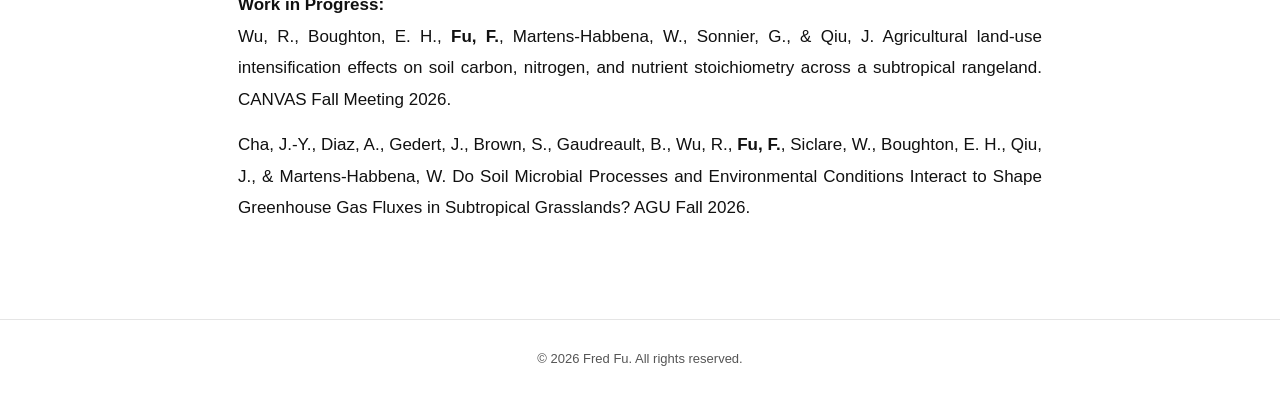
==== commit dd188690: "Update index.html" ====
--- a/index.html
+++ b/index.html
@@ -61,7 +61,7 @@
     height: auto;
     display: block;
   }
-
+.research-wrap .workflow-caption,
   .workflow-caption,
   .homepage-caption {
     margin: 8px 0 0;
